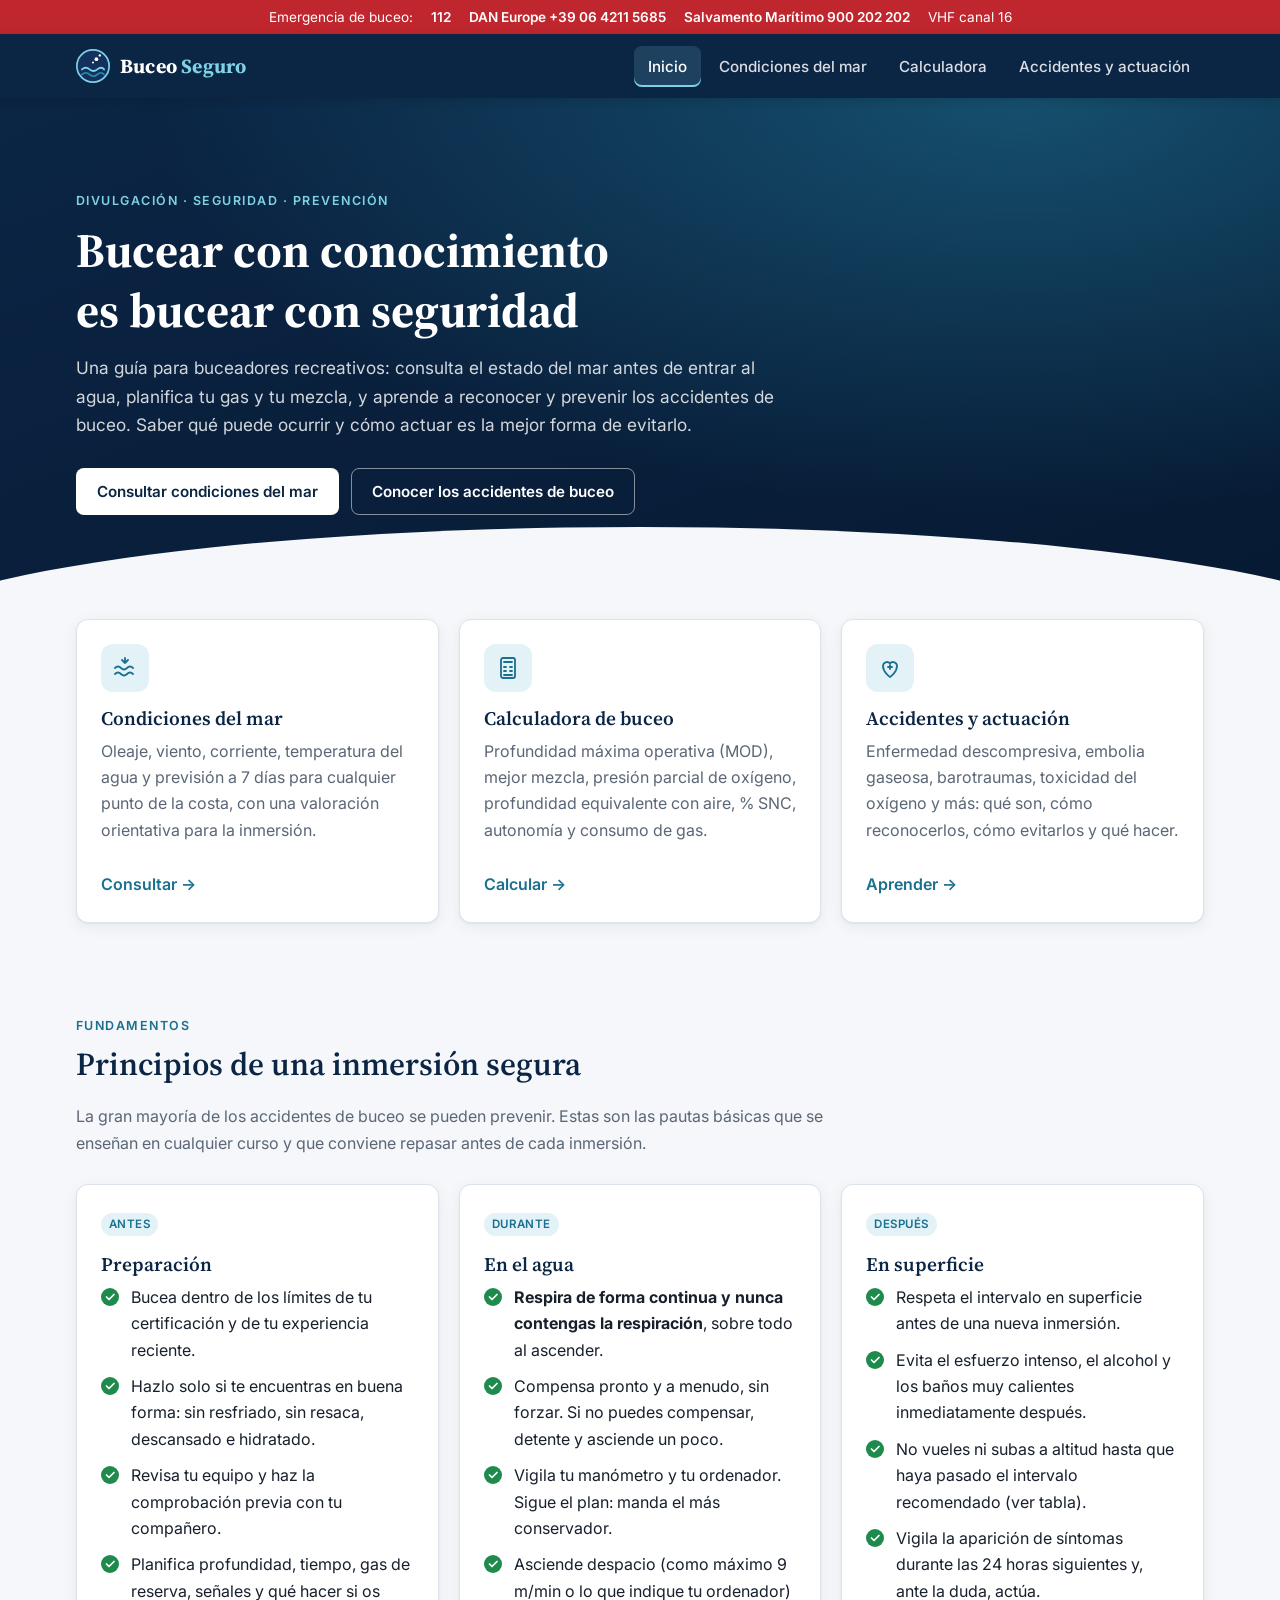
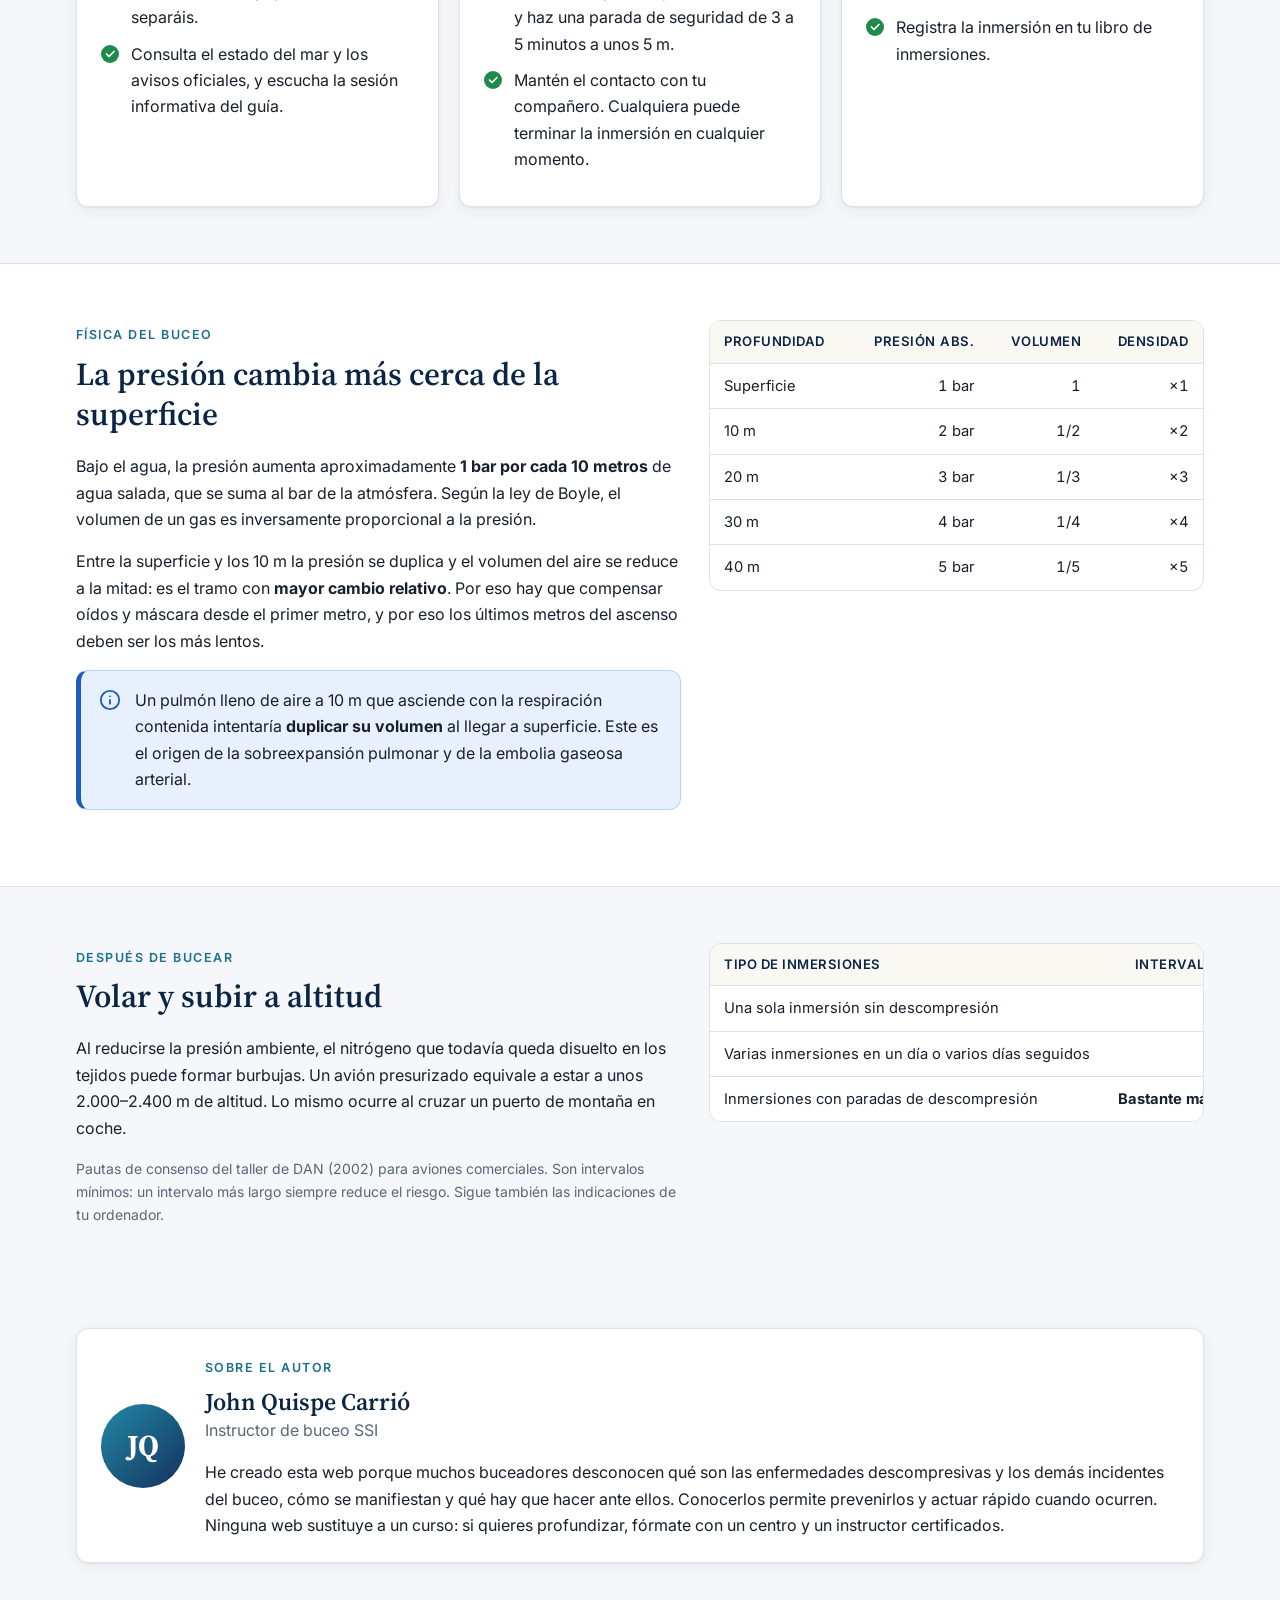
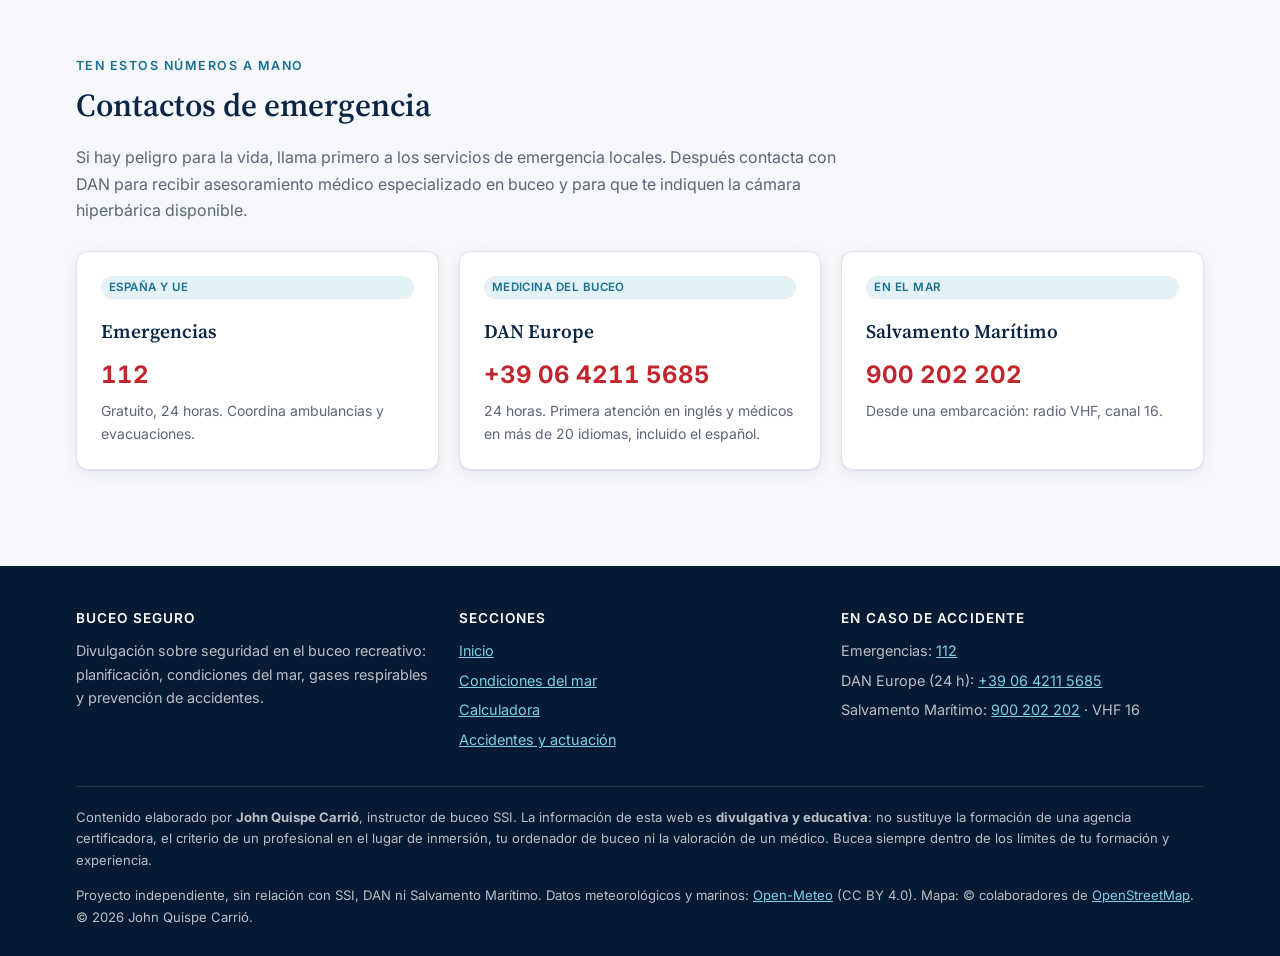
==== index.html @ 655f6ad4 "Web divulgativa Buceo Seguro Condiciones del mar (Open-Meteo, Leaflet, Chart.js), calculadora de Nit" ====
<!doctype html>
<html lang="es">
<head>
    <meta charset="utf-8">
    <meta name="viewport" content="width=device-width, initial-scale=1">
    <title>Buceo Seguro · Aprende, planifica y bucea con seguridad</title>
    <meta name="description" content="Divulgación sobre seguridad en el buceo recreativo: condiciones del mar, calculadora de Nitrox y gas, accidentes de buceo y cómo actuar.">
    <link rel="icon" href="assets/img/favicon.svg" type="image/svg+xml">
    <link rel="preconnect" href="https://fonts.googleapis.com">
    <link rel="preconnect" href="https://fonts.gstatic.com" crossorigin>
    <link href="https://fonts.googleapis.com/css2?family=Inter:wght@400;500;600;700&family=Source+Serif+4:opsz,wght@8..60,600;8..60,700&display=swap" rel="stylesheet">
    <link rel="stylesheet" href="assets/css/styles.css">
</head>
<body data-page="inicio">

<main id="main">
    <section class="page-hero hero-home">
        <div class="container">
            <span class="eyebrow">Divulgación · Seguridad · Prevención</span>
            <h1>Bucear con conocimiento<br>es bucear con seguridad</h1>
            <p>Una guía para buceadores recreativos: consulta el estado del mar antes de entrar al agua, planifica tu
                gas y tu mezcla, y aprende a reconocer y prevenir los accidentes de buceo. Saber qué puede ocurrir y
                cómo actuar es la mejor forma de evitarlo.</p>
            <div class="hero-actions">
                <a class="btn btn-light" href="condiciones.html">Consultar condiciones del mar</a>
                <a class="btn btn-outline" href="accidentes.html">Conocer los accidentes de buceo</a>
            </div>
        </div>
    </section>

    <section class="section-tight">
        <div class="container">
            <div class="grid grid-3">
                <a class="card feature-card" href="condiciones.html">
                    <span class="icon"><svg viewBox="0 0 24 24"><path d="M2 12c2-2 4-2 6 0s4 2 6 0 4-2 6 0"/><path d="M2 18c2-2 4-2 6 0s4 2 6 0 4-2 6 0"/><path d="M12 2v5M9 4l3 3 3-3"/></svg></span>
                    <h3>Condiciones del mar</h3>
                    <p class="muted">Oleaje, viento, corriente, temperatura del agua y previsión a 7 días para cualquier
                        punto de la costa, con una valoración orientativa para la inmersión.</p>
                    <span class="more">Consultar →</span>
                </a>
                <a class="card feature-card" href="calculadora.html">
                    <span class="icon"><svg viewBox="0 0 24 24"><rect x="5" y="2" width="14" height="20" rx="2"/><path d="M8 6h8M8 11h2M14 11h2M8 15h2M14 15h2M8 19h8"/></svg></span>
                    <h3>Calculadora de buceo</h3>
                    <p class="muted">Profundidad máxima operativa (MOD), mejor mezcla, presión parcial de oxígeno,
                        profundidad equivalente con aire, % SNC, autonomía y consumo de gas.</p>
                    <span class="more">Calcular →</span>
                </a>
                <a class="card feature-card" href="accidentes.html">
                    <span class="icon"><svg viewBox="0 0 24 24"><path d="M12 21s-7-4.5-7-11a4 4 0 0 1 7-2.6A4 4 0 0 1 19 10c0 6.5-7 11-7 11z"/><path d="M12 9v4M10 11h4"/></svg></span>
                    <h3>Accidentes y actuación</h3>
                    <p class="muted">Enfermedad descompresiva, embolia gaseosa, barotraumas, toxicidad del oxígeno y
                        más: qué son, cómo reconocerlos, cómo evitarlos y qué hacer.</p>
                    <span class="more">Aprender →</span>
                </a>
            </div>
        </div>
    </section>

    <section class="section">
        <div class="container">
            <div class="section-head">
                <span class="eyebrow">Fundamentos</span>
                <h2>Principios de una inmersión segura</h2>
                <p class="muted">La gran mayoría de los accidentes de buceo se pueden prevenir. Estas son las pautas
                    básicas que se enseñan en cualquier curso y que conviene repasar antes de cada inmersión.</p>
            </div>
            <div class="grid grid-3">
                <article class="card">
                    <span class="tag">Antes</span>
                    <h3 class="mt-2">Preparación</h3>
                    <ul class="check-list">
                        <li>Bucea dentro de los límites de tu certificación y de tu experiencia reciente.</li>
                        <li>Hazlo solo si te encuentras en buena forma: sin resfriado, sin resaca, descansado e hidratado.</li>
                        <li>Revisa tu equipo y haz la comprobación previa con tu compañero.</li>
                        <li>Planifica profundidad, tiempo, gas de reserva, señales y qué hacer si os separáis.</li>
                        <li>Consulta el estado del mar y los avisos oficiales, y escucha la sesión informativa del guía.</li>
                    </ul>
                </article>
                <article class="card">
                    <span class="tag">Durante</span>
                    <h3 class="mt-2">En el agua</h3>
                    <ul class="check-list">
                        <li><strong>Respira de forma continua y nunca contengas la respiración</strong>, sobre todo al ascender.</li>
                        <li>Compensa pronto y a menudo, sin forzar. Si no puedes compensar, detente y asciende un poco.</li>
                        <li>Vigila tu manómetro y tu ordenador. Sigue el plan: manda el más conservador.</li>
                        <li>Asciende despacio (como máximo 9 m/min o lo que indique tu ordenador) y haz una parada de seguridad de 3 a 5 minutos a unos 5 m.</li>
                        <li>Mantén el contacto con tu compañero. Cualquiera puede terminar la inmersión en cualquier momento.</li>
                    </ul>
                </article>
                <article class="card">
                    <span class="tag">Después</span>
                    <h3 class="mt-2">En superficie</h3>
                    <ul class="check-list">
                        <li>Respeta el intervalo en superficie antes de una nueva inmersión.</li>
                        <li>Evita el esfuerzo intenso, el alcohol y los baños muy calientes inmediatamente después.</li>
                        <li>No vueles ni subas a altitud hasta que haya pasado el intervalo recomendado (ver tabla).</li>
                        <li>Vigila la aparición de síntomas durante las 24 horas siguientes y, ante la duda, actúa.</li>
                        <li>Registra la inmersión en tu libro de inmersiones.</li>
                    </ul>
                </article>
            </div>
        </div>
    </section>

    <section class="section" style="background: var(--surface); border-top: 1px solid var(--line); border-bottom: 1px solid var(--line);">
        <div class="container split">
            <div>
                <span class="eyebrow">Física del buceo</span>
                <h2>La presión cambia más cerca de la superficie</h2>
                <p>Bajo el agua, la presión aumenta aproximadamente <strong>1 bar por cada 10 metros</strong> de agua salada,
                    que se suma al bar de la atmósfera. Según la ley de Boyle, el volumen de un gas es inversamente
                    proporcional a la presión.</p>
                <p>Entre la superficie y los 10 m la presión se duplica y el volumen del aire se reduce a la mitad: es
                    el tramo con <strong>mayor cambio relativo</strong>. Por eso hay que compensar oídos y máscara desde el
                    primer metro, y por eso los últimos metros del ascenso deben ser los más lentos.</p>
                <div class="notice notice-info">
                    <svg viewBox="0 0 24 24"><circle cx="12" cy="12" r="10"/><path d="M12 16v-4M12 8h.01"/></svg>
                    <p>Un pulmón lleno de aire a 10 m que asciende con la respiración contenida intentaría <strong>duplicar
                        su volumen</strong> al llegar a superficie. Este es el origen de la sobreexpansión pulmonar y de la
                        embolia gaseosa arterial.</p>
                </div>
            </div>
            <div class="table-wrap">
                <table class="data">
                    <caption class="visually-hidden">Presión absoluta y volumen relativo del gas según la profundidad</caption>
                    <thead>
                    <tr><th>Profundidad</th><th class="num">Presión abs.</th><th class="num">Volumen</th><th class="num">Densidad</th></tr>
                    </thead>
                    <tbody>
                    <tr><td>Superficie</td><td class="num">1 bar</td><td class="num">1</td><td class="num">×1</td></tr>
                    <tr><td>10 m</td><td class="num">2 bar</td><td class="num">1/2</td><td class="num">×2</td></tr>
                    <tr><td>20 m</td><td class="num">3 bar</td><td class="num">1/3</td><td class="num">×3</td></tr>
                    <tr><td>30 m</td><td class="num">4 bar</td><td class="num">1/4</td><td class="num">×4</td></tr>
                    <tr><td>40 m</td><td class="num">5 bar</td><td class="num">1/5</td><td class="num">×5</td></tr>
                    </tbody>
                </table>
            </div>
        </div>
    </section>

    <section class="section">
        <div class="container split">
            <div>
                <span class="eyebrow">Después de bucear</span>
                <h2>Volar y subir a altitud</h2>
                <p>Al reducirse la presión ambiente, el nitrógeno que todavía queda disuelto en los tejidos puede formar
                    burbujas. Un avión presurizado equivale a estar a unos 2.000–2.400 m de altitud. Lo mismo ocurre al
                    cruzar un puerto de montaña en coche.</p>
                <p class="muted small">Pautas de consenso del taller de DAN (2002) para aviones comerciales. Son intervalos
                    mínimos: un intervalo más largo siempre reduce el riesgo. Sigue también las indicaciones de tu ordenador.</p>
            </div>
            <div class="table-wrap">
                <table class="data">
                    <caption class="visually-hidden">Intervalo mínimo recomendado antes de volar</caption>
                    <thead><tr><th>Tipo de inmersiones</th><th class="num">Intervalo mínimo</th></tr></thead>
                    <tbody>
                    <tr><td>Una sola inmersión sin descompresión</td><td class="num"><strong>12 h</strong></td></tr>
                    <tr><td>Varias inmersiones en un día o varios días seguidos</td><td class="num"><strong>18 h</strong></td></tr>
                    <tr><td>Inmersiones con paradas de descompresión</td><td class="num"><strong>Bastante más de 18 h</strong></td></tr>
                    </tbody>
                </table>
            </div>
        </div>
    </section>

    <section class="section-tight">
        <div class="container">
            <div class="card">
                <div class="author">
                    <div class="author-avatar" aria-hidden="true">JQ</div>
                    <div>
                        <span class="eyebrow">Sobre el autor</span>
                        <h2 class="mb-0" style="font-size:1.5rem">John Quispe Carrió</h2>
                        <p class="muted">Instructor de buceo SSI</p>
                        <p class="mb-0">He creado esta web porque muchos buceadores desconocen qué son las enfermedades
                            descompresivas y los demás incidentes del buceo, cómo se manifiestan y qué hay que hacer ante
                            ellos. Conocerlos permite prevenirlos y actuar rápido cuando ocurren. Ninguna web sustituye a un
                            curso: si quieres profundizar, fórmate con un centro y un instructor certificados.</p>
                    </div>
                </div>
            </div>
        </div>
    </section>

    <section class="section">
        <div class="container">
            <div class="section-head">
                <span class="eyebrow">Ten estos números a mano</span>
                <h2>Contactos de emergencia</h2>
                <p class="muted">Si hay peligro para la vida, llama primero a los servicios de emergencia locales. Después
                    contacta con DAN para recibir asesoramiento médico especializado en buceo y para que te indiquen la
                    cámara hiperbárica disponible.</p>
            </div>
            <div class="grid grid-3">
                <div class="card contact-card">
                    <span class="tag">España y UE</span>
                    <h3 class="mt-2 mb-0">Emergencias</h3>
                    <a class="number" href="tel:112">112</a>
                    <span class="muted small">Gratuito, 24 horas. Coordina ambulancias y evacuaciones.</span>
                </div>
                <div class="card contact-card">
                    <span class="tag">Medicina del buceo</span>
                    <h3 class="mt-2 mb-0">DAN Europe</h3>
                    <a class="number" href="tel:+390642115685">+39 06 4211 5685</a>
                    <span class="muted small">24 horas. Primera atención en inglés y médicos en más de 20 idiomas, incluido el español.</span>
                </div>
                <div class="card contact-card">
                    <span class="tag">En el mar</span>
                    <h3 class="mt-2 mb-0">Salvamento Marítimo</h3>
                    <a class="number" href="tel:900202202">900 202 202</a>
                    <span class="muted small">Desde una embarcación: radio VHF, canal 16.</span>
                </div>
            </div>
        </div>
    </section>
</main>

<script src="assets/js/common.js"></script>
</body>
</html>
---- assets/css/styles.css ----
/* ==========================================================================
   Buceo Seguro · hoja de estilos común
   ========================================================================== */

:root {
    --navy-900: #071a33;
    --navy-800: #0b2545;
    --navy-700: #13315c;
    --ocean-600: #1b6f8f;
    --ocean-500: #2389a8;
    --ocean-100: #e3f2f7;
    --sand-50: #faf8f3;
    --ink: #17202c;
    --muted: #5b6676;
    --line: #dde3ea;
    --surface: #ffffff;
    --bg: #f5f7fa;

    --ok: #1e8a4c;
    --ok-bg: #e5f5ec;
    --warn: #b26a00;
    --warn-bg: #fff4e0;
    --danger: #c0262d;
    --danger-bg: #fdeaea;
    --info: #1d5fb8;
    --info-bg: #e7f0fc;

    --radius: 12px;
    --radius-sm: 8px;
    --shadow: 0 1px 2px rgba(7, 26, 51, .06), 0 4px 16px rgba(7, 26, 51, .06);
    --font-body: 'Inter', system-ui, -apple-system, 'Segoe UI', sans-serif;
    --font-head: 'Source Serif 4', Georgia, serif;
    --max: 1160px;
}

*, *::before, *::after { box-sizing: border-box; }

html { scroll-behavior: smooth; }

body {
    margin: 0;
    font-family: var(--font-body);
    font-size: 16px;
    line-height: 1.65;
    color: var(--ink);
    background: var(--bg);
}

h1, h2, h3, h4 { font-family: var(--font-head); line-height: 1.25; color: var(--navy-800); margin: 0 0 .6em; }
h1 { font-size: clamp(2rem, 4.5vw, 3rem); font-weight: 700; }
h2 { font-size: clamp(1.5rem, 3vw, 2rem); font-weight: 600; }
h3 { font-size: 1.2rem; font-weight: 600; }
p { margin: 0 0 1em; }
a { color: var(--ocean-600); }
a:hover { color: var(--navy-700); }
img { max-width: 100%; }
small, .small { font-size: .875rem; }
.muted { color: var(--muted); }

:focus-visible { outline: 3px solid var(--ocean-500); outline-offset: 2px; }

.container { width: 100%; max-width: var(--max); margin: 0 auto; padding: 0 16px; }
.section { padding: 56px 0; }
.section-tight { padding: 32px 0; }
.section-head { max-width: 760px; margin-bottom: 28px; }
.eyebrow {
    display: inline-block;
    font-size: .78rem;
    font-weight: 600;
    letter-spacing: .12em;
    text-transform: uppercase;
    color: var(--ocean-600);
    margin-bottom: .5rem;
}

.skip-link {
    position: absolute;
    left: -999px;
    top: 8px;
    background: var(--surface);
    padding: 8px 14px;
    border-radius: var(--radius-sm);
    z-index: 100;
}
.skip-link:focus { left: 8px; }

/* ---------- Barra de emergencia ---------- */
.emergency-bar {
    background: var(--danger);
    color: #fff;
    font-size: .85rem;
}
.emergency-bar .container {
    display: flex;
    flex-wrap: wrap;
    gap: 4px 18px;
    align-items: center;
    justify-content: center;
    padding-top: 6px;
    padding-bottom: 6px;
}
.emergency-bar a { color: #fff; font-weight: 600; text-decoration: none; white-space: nowrap; }
.emergency-bar a:hover { text-decoration: underline; color: #fff; }

/* ---------- Cabecera y navegación ---------- */
.site-header {
    position: sticky;
    top: 0;
    z-index: 50;
    background: var(--navy-800);
    box-shadow: 0 2px 10px rgba(0, 0, 0, .15);
}
.site-header .container { display: flex; align-items: center; justify-content: space-between; min-height: 64px; }
.brand { display: flex; align-items: center; gap: 10px; color: #fff; text-decoration: none; }
.brand:hover { color: #fff; }
.brand-mark { width: 34px; height: 34px; flex: none; }
.brand-name { font-family: var(--font-head); font-size: 1.25rem; font-weight: 700; letter-spacing: .01em; }
.brand-name span { color: #7fd1e6; }

.nav-toggle {
    display: none;
    background: none;
    border: 1px solid rgba(255, 255, 255, .35);
    color: #fff;
    border-radius: var(--radius-sm);
    padding: 6px 10px;
    font: inherit;
    cursor: pointer;
}
.main-nav ul { display: flex; gap: 4px; list-style: none; margin: 0; padding: 0; }
.main-nav a {
    display: block;
    padding: 8px 14px;
    border-radius: var(--radius-sm);
    color: rgba(255, 255, 255, .85);
    text-decoration: none;
    font-weight: 500;
    font-size: .95rem;
}
.main-nav a:hover { background: rgba(255, 255, 255, .08); color: #fff; }
.main-nav a[aria-current="page"] { background: rgba(127, 209, 230, .16); color: #fff; box-shadow: inset 0 -2px 0 #7fd1e6; }

@media (max-width: 860px) {
    .nav-toggle { display: block; }
    .main-nav { position: absolute; top: 100%; left: 0; right: 0; background: var(--navy-800); display: none; padding: 8px 16px 16px; }
    .main-nav.open { display: block; }
    .main-nav ul { flex-direction: column; }
}

/* ---------- Cabecera de página ---------- */
.page-hero {
    color: #fff;
    background:
        radial-gradient(ellipse at 80% 0%, rgba(35, 137, 168, .45), transparent 60%),
        linear-gradient(160deg, var(--navy-800), var(--navy-900));
    padding: 56px 0 48px;
}
.page-hero h1 { color: #fff; margin-bottom: .3em; }
.page-hero p { color: rgba(255, 255, 255, .82); max-width: 720px; font-size: 1.08rem; margin: 0; }
.page-hero .eyebrow { color: #7fd1e6; }

.hero-home { padding: 88px 0 72px; position: relative; overflow: hidden; }
.hero-home::after {
    content: '';
    position: absolute;
    inset: auto -10% -60px -10%;
    height: 120px;
    background: var(--bg);
    border-radius: 50% 50% 0 0 / 100% 100% 0 0;
}
.hero-actions { display: flex; flex-wrap: wrap; gap: 12px; margin-top: 28px; }

/* ---------- Botones ---------- */
.btn {
    display: inline-flex;
    align-items: center;
    gap: 8px;
    padding: 10px 20px;
    border-radius: var(--radius-sm);
    border: 1px solid transparent;
    font: inherit;
    font-weight: 600;
    font-size: .95rem;
    text-decoration: none;
    cursor: pointer;
    transition: background .15s, color .15s, border-color .15s;
}
.btn-primary { background: var(--ocean-500); color: #fff; }
.btn-primary:hover { background: var(--ocean-600); color: #fff; }
.btn-light { background: #fff; color: var(--navy-800); }
.btn-light:hover { background: var(--ocean-100); color: var(--navy-800); }
.btn-outline { background: transparent; border-color: rgba(255, 255, 255, .5); color: #fff; }
.btn-outline:hover { background: rgba(255, 255, 255, .1); color: #fff; }
.btn-ghost { background: var(--surface); border-color: var(--line); color: var(--navy-800); }
.btn-ghost:hover { border-color: var(--ocean-500); color: var(--ocean-600); }
.btn-sm { padding: 6px 12px; font-size: .85rem; }

/* ---------- Tarjetas y rejillas ---------- */
.grid { display: grid; gap: 20px; }
.grid-2 { grid-template-columns: repeat(auto-fit, minmax(min(300px, 100%), 1fr)); }
.grid-3 { grid-template-columns: repeat(auto-fit, minmax(min(260px, 100%), 1fr)); }
.grid-4 { grid-template-columns: repeat(auto-fit, minmax(min(200px, 100%), 1fr)); }
.grid > *, .split > *, .results > *, .form-grid > * { min-width: 0; }

.card {
    background: var(--surface);
    border: 1px solid var(--line);
    border-radius: var(--radius);
    padding: 24px;
    box-shadow: var(--shadow);
}
.card h3 { margin-bottom: .4em; }
.card p:last-child { margin-bottom: 0; }

.feature-card { display: flex; flex-direction: column; text-decoration: none; color: inherit; transition: transform .15s, border-color .15s; }
.feature-card:hover { transform: translateY(-3px); border-color: var(--ocean-500); color: inherit; }
.feature-card .icon {
    width: 48px; height: 48px;
    display: grid; place-items: center;
    border-radius: 12px;
    background: var(--ocean-100);
    color: var(--ocean-600);
    margin-bottom: 14px;
}
.feature-card .more { margin-top: auto; padding-top: 12px; font-weight: 600; color: var(--ocean-600); }

.icon svg, svg.icon-inline { width: 24px; height: 24px; stroke: currentColor; fill: none; stroke-width: 1.8; stroke-linecap: round; stroke-linejoin: round; }
svg.icon-inline { width: 18px; height: 18px; vertical-align: -3px; }

/* ---------- Avisos ---------- */
.notice {
    display: flex;
    gap: 14px;
    padding: 16px 18px;
    border-radius: var(--radius);
    border: 1px solid;
    border-left-width: 5px;
    margin: 0 0 20px;
}
.notice p:last-child { margin-bottom: 0; }
.notice > div > strong { display: block; margin-bottom: 2px; }
.notice svg { flex: none; width: 22px; height: 22px; margin-top: 2px; stroke: currentColor; fill: none; stroke-width: 2; stroke-linecap: round; stroke-linejoin: round; }
.notice-info { background: var(--info-bg); border-color: #b9d1f2; border-left-color: var(--info); }
.notice-info svg { color: var(--info); }
.notice-warn { background: var(--warn-bg); border-color: #f2d49b; border-left-color: var(--warn); }
.notice-warn svg { color: var(--warn); }
.notice-danger { background: var(--danger-bg); border-color: #f2b8ba; border-left-color: var(--danger); }
.notice-danger svg { color: var(--danger); }
.notice-ok { background: var(--ok-bg); border-color: #b5e0c6; border-left-color: var(--ok); }
.notice-ok svg { color: var(--ok); }

/* ---------- Listas ---------- */
.check-list { list-style: none; padding: 0; margin: 0; }
.check-list li { position: relative; padding-left: 30px; margin-bottom: 10px; }
.check-list li::before {
    content: '';
    position: absolute;
    left: 0; top: 4px;
    width: 18px; height: 18px;
    border-radius: 50%;
    background: var(--ok) url("data:image/svg+xml,%3Csvg xmlns='http://www.w3.org/2000/svg' viewBox='0 0 24 24' fill='none' stroke='white' stroke-width='3.5' stroke-linecap='round' stroke-linejoin='round'%3E%3Cpath d='M5 12l5 5L20 7'/%3E%3C/svg%3E") center / 12px no-repeat;
}

.alert-list li::before {
    background: var(--danger) url("data:image/svg+xml,%3Csvg xmlns='http://www.w3.org/2000/svg' viewBox='0 0 24 24' fill='none' stroke='white' stroke-width='3.5' stroke-linecap='round'%3E%3Cpath d='M12 6v8M12 18.5v.5'/%3E%3C/svg%3E") center / 12px no-repeat;
}

.steps { counter-reset: step; list-style: none; padding: 0; margin: 0; }
.steps > li {
    counter-increment: step;
    position: relative;
    padding: 0 0 20px 56px;
    border-left: 2px solid var(--line);
    margin-left: 18px;
}
.steps > li:last-child { border-left-color: transparent; padding-bottom: 0; }
.steps > li::before {
    content: counter(step);
    position: absolute;
    left: -19px; top: -4px;
    width: 36px; height: 36px;
    display: grid; place-items: center;
    border-radius: 50%;
    background: var(--danger);
    color: #fff;
    font-weight: 700;
}
.steps h3 { font-size: 1.05rem; margin-bottom: .2em; font-family: var(--font-body); }
.steps p { margin: 0; color: var(--muted); }

/* ---------- Tablas ---------- */
.table-wrap { overflow-x: auto; border: 1px solid var(--line); border-radius: var(--radius); background: var(--surface); }
table.data { width: 100%; border-collapse: collapse; font-size: .92rem; }
table.data th, table.data td { padding: 10px 14px; text-align: left; border-bottom: 1px solid var(--line); white-space: nowrap; }
table.data th { background: var(--sand-50); font-weight: 600; color: var(--navy-800); font-size: .82rem; text-transform: uppercase; letter-spacing: .04em; }
table.data tr:last-child td { border-bottom: none; }
table.data td.num, table.data th.num { text-align: right; font-variant-numeric: tabular-nums; }

/* ---------- Formularios ---------- */
.form-grid { display: grid; gap: 16px; grid-template-columns: repeat(auto-fit, minmax(min(170px, 100%), 1fr)); }
.field label { display: block; font-weight: 600; font-size: .88rem; margin-bottom: 6px; color: var(--navy-800); }
.field .hint { display: block; font-size: .8rem; color: var(--muted); margin-top: 4px; }
.input, select.input {
    width: 100%;
    padding: 10px 12px;
    border: 1px solid #c5cfda;
    border-radius: var(--radius-sm);
    font: inherit;
    background: #fff;
    color: var(--ink);
}
.input:focus { border-color: var(--ocean-500); outline: 3px solid rgba(35, 137, 168, .2); outline-offset: 0; }
.input-unit { position: relative; }
.input-unit .input { padding-right: 52px; }
.input-unit span { position: absolute; right: 12px; top: 50%; transform: translateY(-50%); color: var(--muted); font-size: .85rem; pointer-events: none; }
.input[aria-invalid="true"] { border-color: var(--danger); }

/* ---------- Pestañas ---------- */
.tabs { display: flex; flex-wrap: wrap; gap: 6px; border-bottom: 1px solid var(--line); margin-bottom: 24px; }
.tab {
    padding: 10px 18px;
    border: none;
    background: none;
    font: inherit;
    font-weight: 600;
    color: var(--muted);
    cursor: pointer;
    border-bottom: 3px solid transparent;
    margin-bottom: -1px;
}
.tab:hover { color: var(--navy-800); }
.tab[aria-selected="true"] { color: var(--ocean-600); border-bottom-color: var(--ocean-500); }
.tab-panel[hidden] { display: none; }

/* ---------- Resultados ---------- */
.results { display: grid; gap: 14px; grid-template-columns: repeat(auto-fit, minmax(min(150px, 100%), 1fr)); }
.result {
    padding: 16px;
    border-radius: var(--radius);
    background: var(--sand-50);
    border: 1px solid var(--line);
}
.result-label { font-size: .78rem; text-transform: uppercase; letter-spacing: .05em; color: var(--muted); font-weight: 600; }
.result-value { font-size: 1.7rem; font-weight: 700; color: var(--navy-800); font-variant-numeric: tabular-nums; line-height: 1.2; margin: 4px 0; }
.result-note { font-size: .82rem; color: var(--muted); }
.result.is-ok { background: var(--ok-bg); border-color: #b5e0c6; }
.result.is-warn { background: var(--warn-bg); border-color: #f2d49b; }
.result.is-danger { background: var(--danger-bg); border-color: #f2b8ba; }
.result.is-danger .result-value { color: var(--danger); }

.formula {
    font-family: 'Consolas', 'SFMono-Regular', monospace;
    font-size: .85rem;
    background: var(--navy-800);
    color: #e6f4f8;
    padding: 12px 14px;
    border-radius: var(--radius-sm);
    overflow-x: auto;
}

/* ---------- Semáforo de condiciones ---------- */
.badge {
    display: inline-flex;
    align-items: center;
    gap: 6px;
    padding: 3px 10px;
    border-radius: 999px;
    font-size: .78rem;
    font-weight: 600;
    white-space: nowrap;
}
.badge::before { content: ''; width: 8px; height: 8px; border-radius: 50%; background: currentColor; }
.badge-ok { background: var(--ok-bg); color: var(--ok); }
.badge-warn { background: var(--warn-bg); color: var(--warn); }
.badge-danger { background: var(--danger-bg); color: var(--danger); }
.badge-none { background: #eef1f5; color: var(--muted); }

.verdict {
    display: flex;
    gap: 18px;
    align-items: flex-start;
    padding: 22px;
    border-radius: var(--radius);
    border: 1px solid;
}
.verdict-light { width: 54px; height: 54px; border-radius: 50%; flex: none; box-shadow: inset 0 -4px 0 rgba(0, 0, 0, .15); }
.verdict h3 { margin-bottom: .2em; }
.verdict ul { margin: .4em 0 0; padding-left: 1.1em; }
.verdict-ok { background: var(--ok-bg); border-color: #b5e0c6; }
.verdict-ok .verdict-light { background: var(--ok); }
.verdict-warn { background: var(--warn-bg); border-color: #f2d49b; }
.verdict-warn .verdict-light { background: #e39b16; }
.verdict-danger { background: var(--danger-bg); border-color: #f2b8ba; }
.verdict-danger .verdict-light { background: var(--danger); }

.metric { display: flex; flex-direction: column; gap: 2px; }
.metric-head { display: flex; flex-wrap: wrap; justify-content: space-between; align-items: center; gap: 4px 8px; }
.metric-label { font-size: .8rem; font-weight: 600; color: var(--muted); text-transform: uppercase; letter-spacing: .04em; }
.metric-value { font-size: 1.6rem; font-weight: 700; color: var(--navy-800); font-variant-numeric: tabular-nums; }
.metric-sub { font-size: .85rem; color: var(--muted); }

.arrow { display: inline-block; transition: transform .2s; }

#map { height: 380px; border-radius: var(--radius); border: 1px solid var(--line); z-index: 0; }
.spot-list { display: flex; flex-wrap: wrap; gap: 8px; }
.chart-box { position: relative; height: 300px; }

.loader { display: inline-block; width: 18px; height: 18px; border: 3px solid var(--ocean-100); border-top-color: var(--ocean-500); border-radius: 50%; animation: spin .8s linear infinite; vertical-align: -4px; }
@keyframes spin { to { transform: rotate(360deg); } }

/* ---------- Fichas de accidentes ---------- */
.filters { display: flex; flex-wrap: wrap; gap: 8px; margin-bottom: 20px; }
.chip {
    padding: 7px 14px;
    border-radius: 999px;
    border: 1px solid var(--line);
    background: var(--surface);
    font: inherit;
    font-size: .88rem;
    font-weight: 500;
    color: var(--navy-800);
    cursor: pointer;
}
.chip:hover { border-color: var(--ocean-500); }
.chip[aria-pressed="true"] { background: var(--navy-800); border-color: var(--navy-800); color: #fff; }

.condition {
    background: var(--surface);
    border: 1px solid var(--line);
    border-radius: var(--radius);
    margin-bottom: 14px;
    box-shadow: var(--shadow);
    overflow: hidden;
    scroll-margin-top: 84px; /* que la cabecera fija no tape la ficha al abrirla desde un enlace */
}
.condition summary {
    display: flex;
    align-items: center;
    gap: 14px;
    padding: 18px 22px;
    cursor: pointer;
    list-style: none;
}
.condition summary::-webkit-details-marker { display: none; }
.condition summary::after {
    content: '';
    margin-left: auto;
    flex: none;
    width: 12px; height: 12px;
    border-right: 2px solid var(--muted);
    border-bottom: 2px solid var(--muted);
    transform: rotate(45deg);
    transition: transform .2s;
}
.condition[open] summary::after { transform: rotate(-135deg); }
.condition summary h3 { margin: 0; font-size: 1.15rem; }
.condition summary p { margin: 2px 0 0; color: var(--muted); font-size: .9rem; }
.severity { flex: none; width: 10px; align-self: stretch; border-radius: 6px; }
.severity-high { background: var(--danger); }
.severity-mid { background: #e39b16; }
.severity-low { background: var(--ocean-500); }
.condition-body { padding: 0 22px 22px; border-top: 1px solid var(--line); }
.condition-body .grid { margin-top: 18px; }
.condition-body h4 { font-family: var(--font-body); font-size: .8rem; text-transform: uppercase; letter-spacing: .06em; color: var(--ocean-600); margin-bottom: .5em; }
.condition-body ul { margin: 0; padding-left: 1.15em; }
.condition-body li { margin-bottom: 4px; }
.act-box { background: var(--danger-bg); border: 1px solid #f2b8ba; border-radius: var(--radius-sm); padding: 14px 16px; }
.act-box h4 { color: var(--danger); }

.tag { display: inline-block; font-size: .72rem; font-weight: 600; padding: 2px 8px; border-radius: 999px; background: var(--ocean-100); color: var(--ocean-600); text-transform: uppercase; letter-spacing: .04em; }

/* ---------- Bloques de contacto de emergencia ---------- */
.contact-card { display: flex; flex-direction: column; gap: 4px; }
.contact-card .number { font-size: 1.5rem; font-weight: 700; color: var(--danger); font-variant-numeric: tabular-nums; text-decoration: none; }
.contact-card .number:hover { text-decoration: underline; color: var(--danger); }

/* ---------- Autor ---------- */
.author { display: flex; gap: 20px; align-items: center; }
.author-avatar {
    width: 84px; height: 84px; flex: none;
    border-radius: 50%;
    display: grid; place-items: center;
    background: linear-gradient(135deg, var(--ocean-500), var(--navy-700));
    color: #fff;
    font-family: var(--font-head);
    font-size: 1.9rem;
    font-weight: 700;
}
@media (max-width: 560px) { .author { flex-direction: column; text-align: center; } }

/* ---------- Pie ---------- */
.site-footer { background: var(--navy-900); color: rgba(255, 255, 255, .72); font-size: .9rem; padding: 44px 0 28px; margin-top: 40px; }
.site-footer h2 { color: #fff; font-family: var(--font-body); font-size: .85rem; text-transform: uppercase; letter-spacing: .08em; margin-bottom: 12px; }
.site-footer a { color: #7fd1e6; }
.site-footer ul { list-style: none; padding: 0; margin: 0; }
.site-footer li { margin-bottom: 6px; }
.footer-legal { border-top: 1px solid rgba(255, 255, 255, .12); margin-top: 28px; padding-top: 20px; font-size: .82rem; }

/* ---------- Utilidades ---------- */
.mt-0 { margin-top: 0; }
.mb-0 { margin-bottom: 0; }
.mt-2 { margin-top: 16px; }
.mt-3 { margin-top: 24px; }
.mb-3 { margin-bottom: 24px; }
.text-center { text-align: center; }
.nowrap { white-space: nowrap; }
.split { display: grid; gap: 28px; grid-template-columns: 1fr; }
@media (min-width: 900px) { .split { grid-template-columns: 1.1fr .9fr; align-items: start; } }
.visually-hidden { position: absolute !important; width: 1px; height: 1px; overflow: hidden; clip: rect(0 0 0 0); white-space: nowrap; }

@media (prefers-reduced-motion: reduce) {
    *, *::before, *::after { animation: none !important; transition: none !important; scroll-behavior: auto !important; }
}

@media print {
    .emergency-bar, .site-header, .site-footer, .nav-toggle, .filters, .hero-actions { display: none !important; }
    .condition { break-inside: avoid; }
    .condition-body { display: block !important; }
    body { background: #fff; }
}
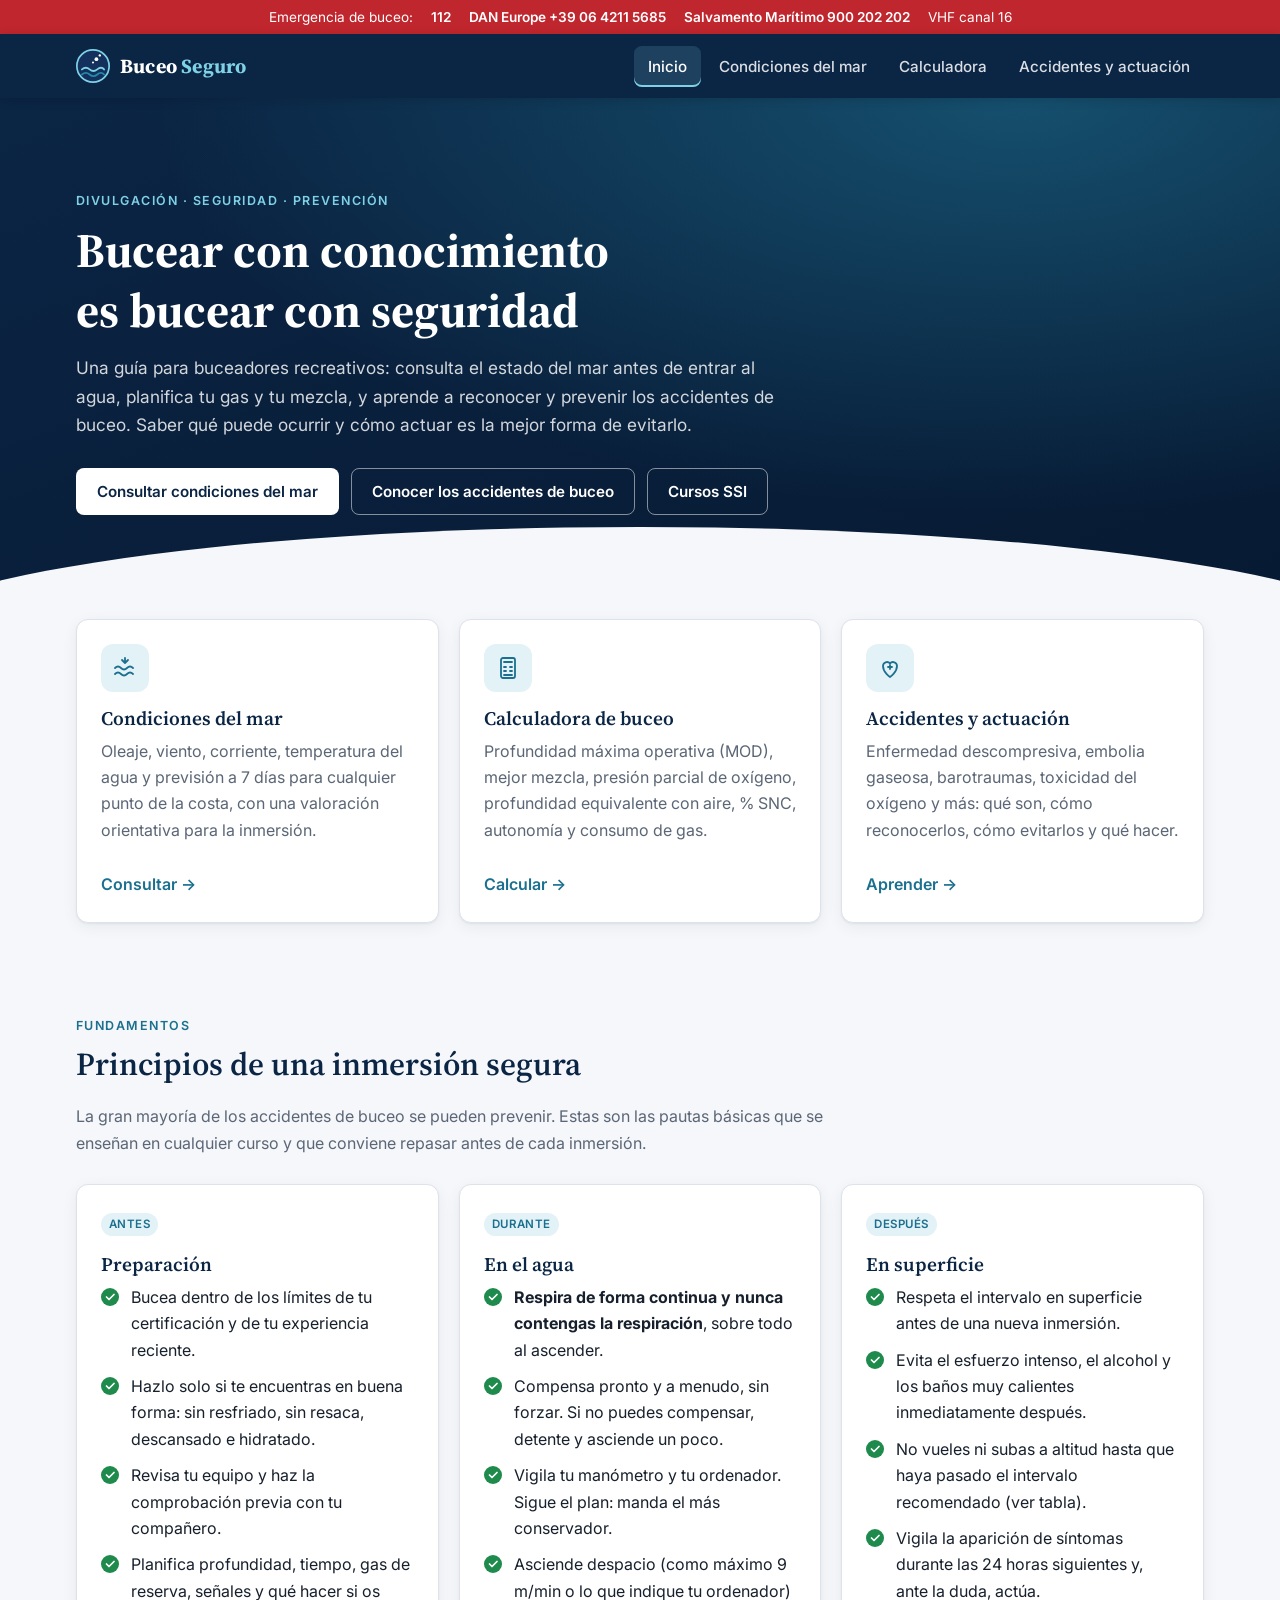
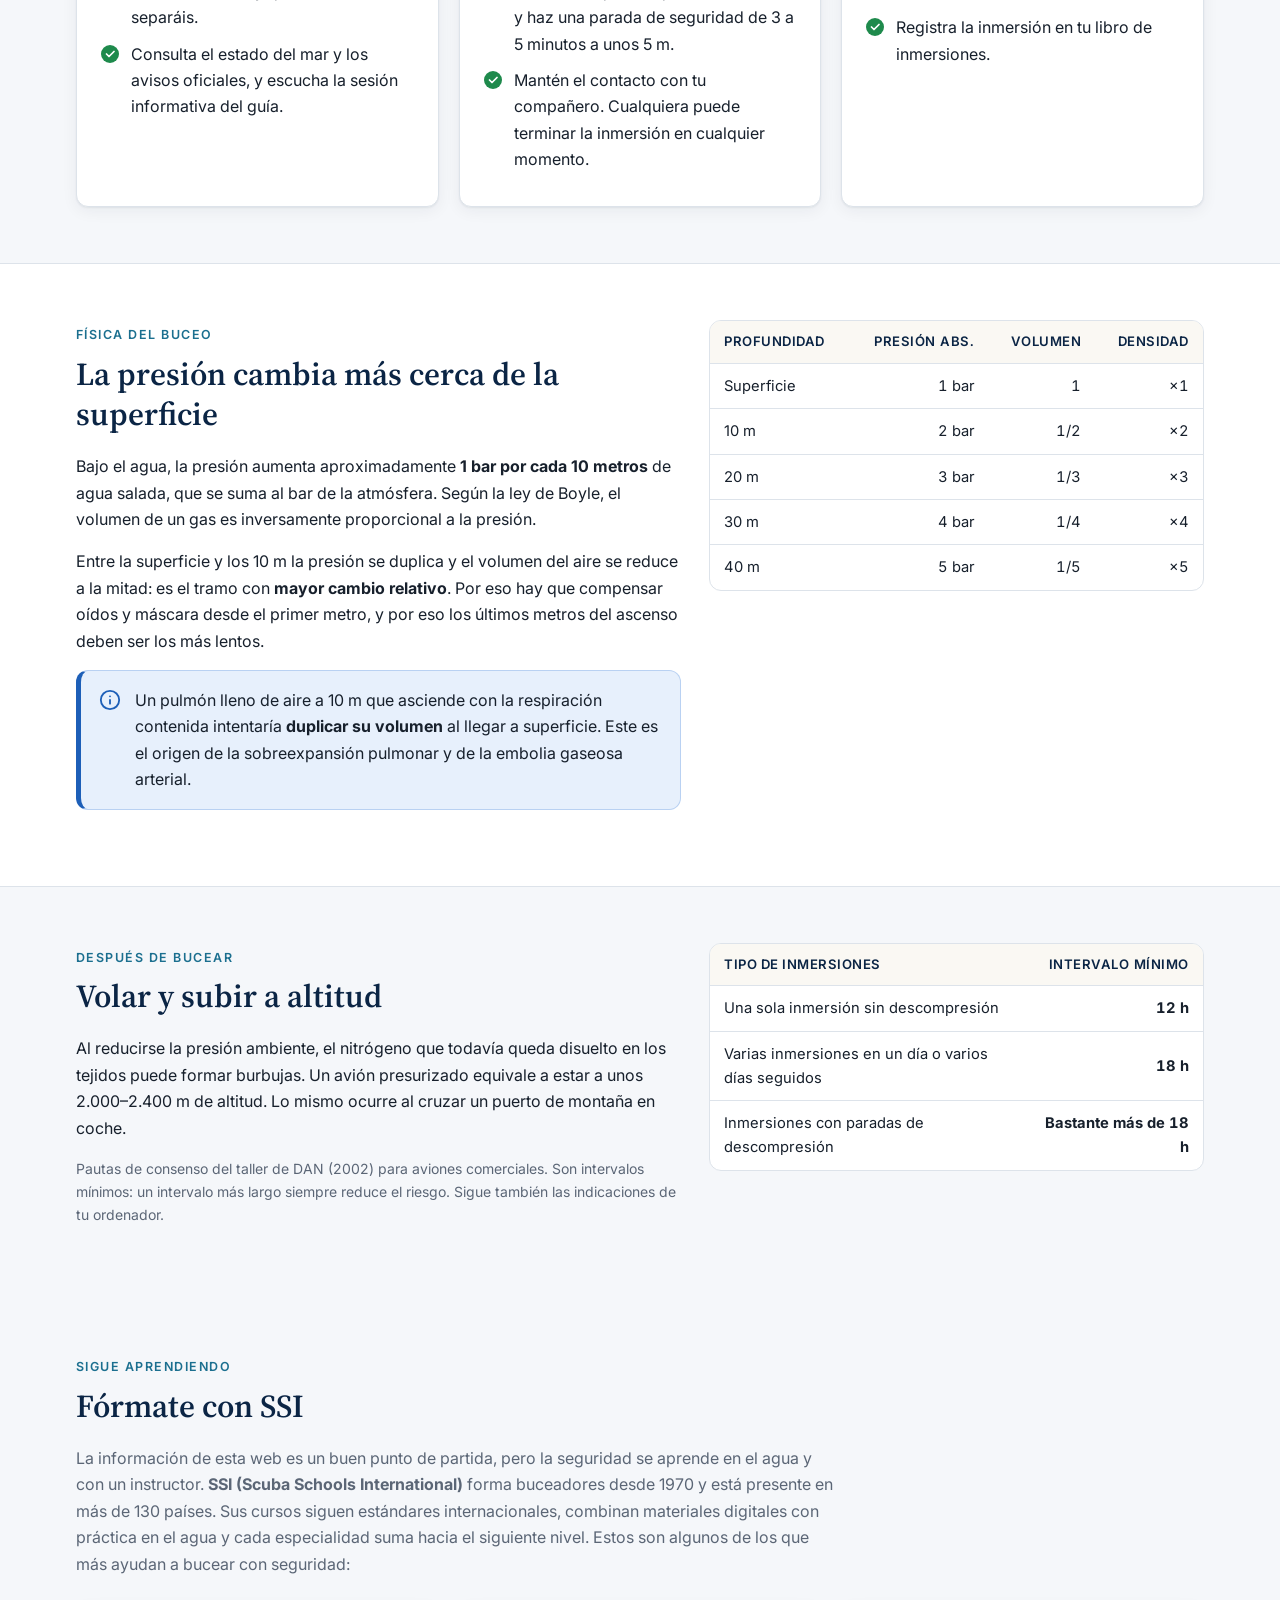
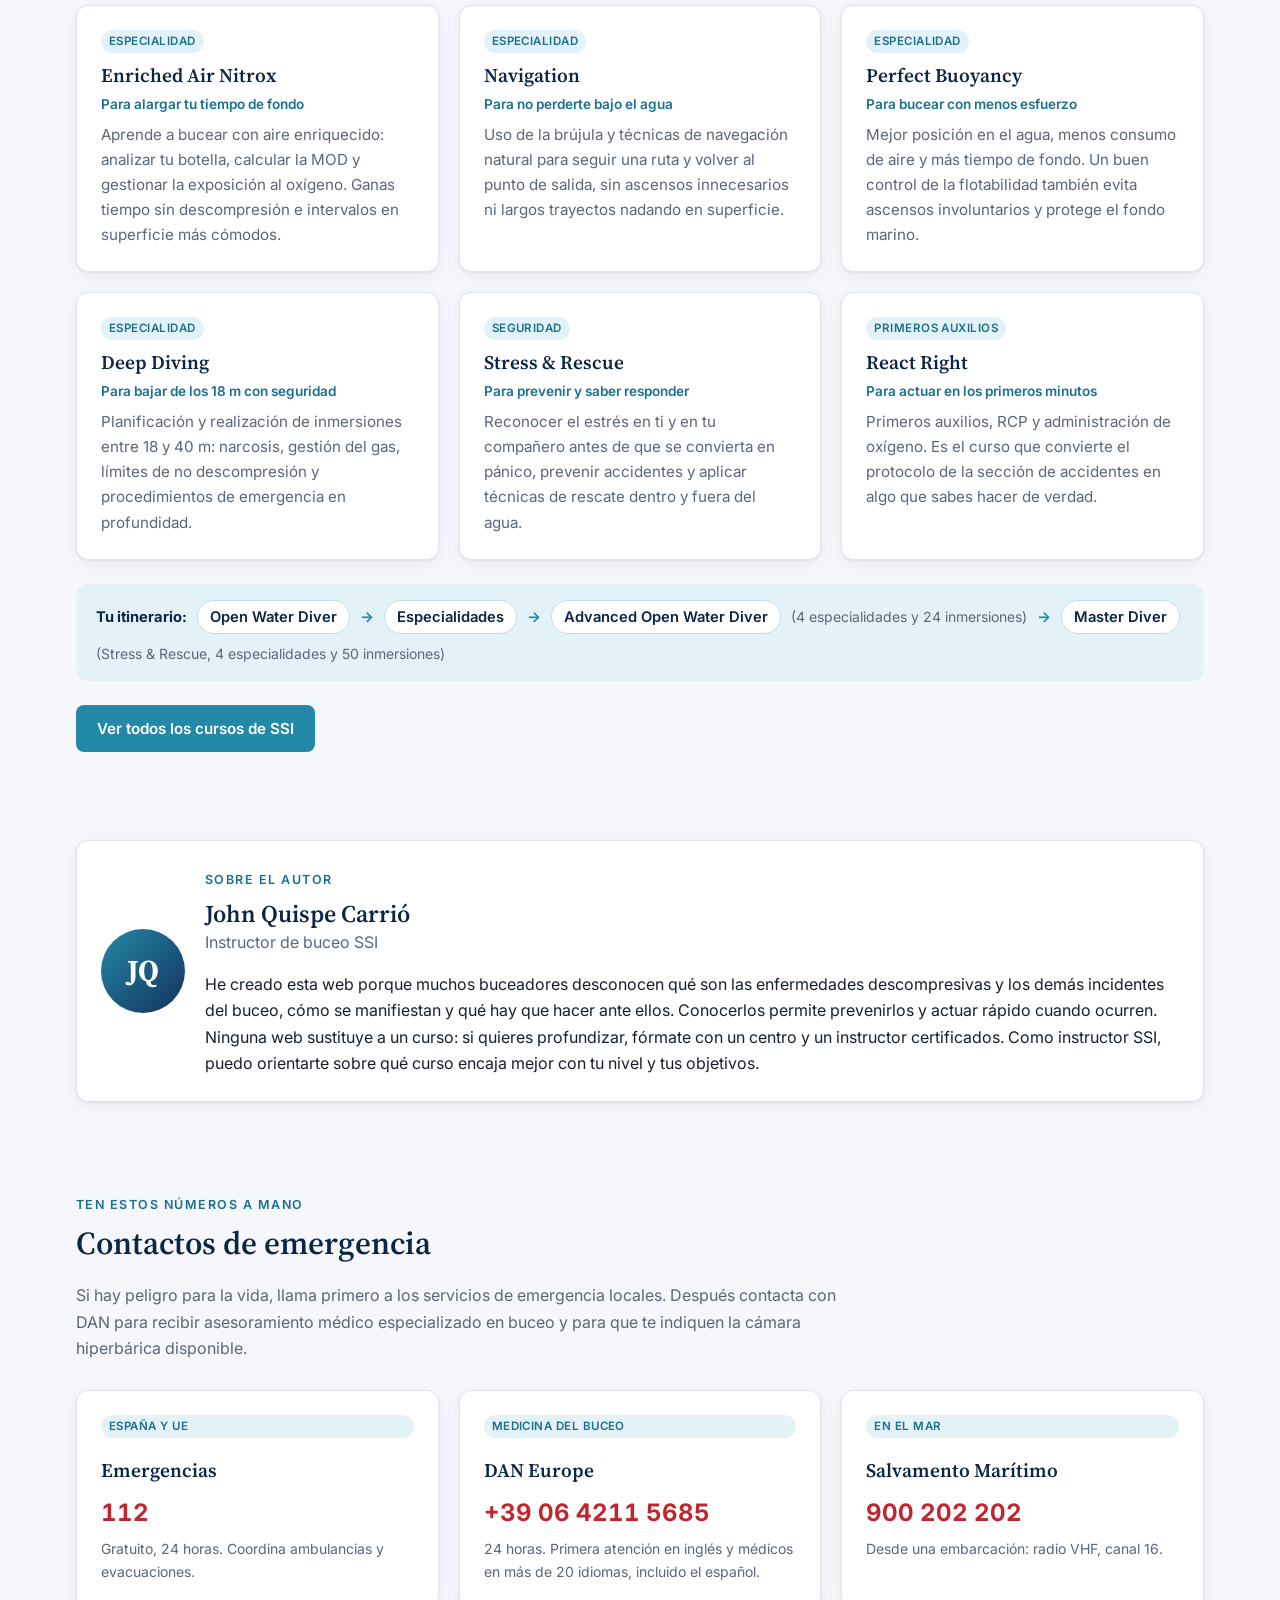
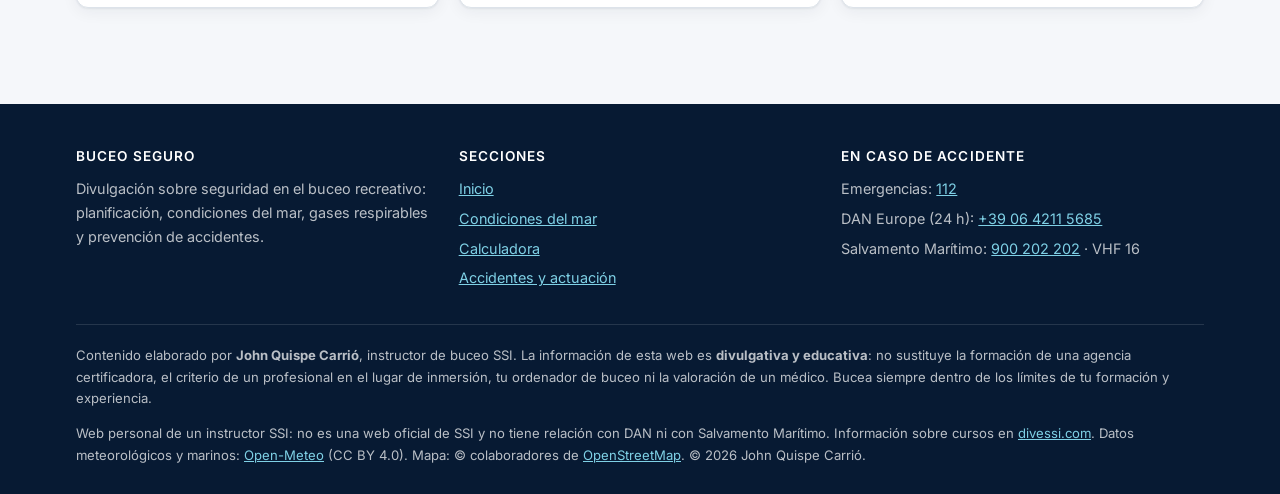
==== commit 604366ba: "Añadir sección de formación SSI y recomendaciones de cursos - Sección «Fórmate con SSI» en el inicio" ====
--- a/index.html
+++ b/index.html
@@ -24,6 +24,7 @@
             <div class="hero-actions">
                 <a class="btn btn-light" href="condiciones.html">Consultar condiciones del mar</a>
                 <a class="btn btn-outline" href="accidentes.html">Conocer los accidentes de buceo</a>
+                <a class="btn btn-outline" href="#cursos">Cursos SSI</a>
             </div>
         </div>
     </section>
@@ -150,7 +151,7 @@
                     mínimos: un intervalo más largo siempre reduce el riesgo. Sigue también las indicaciones de tu ordenador.</p>
             </div>
             <div class="table-wrap">
-                <table class="data">
+                <table class="data wrap">
                     <caption class="visually-hidden">Intervalo mínimo recomendado antes de volar</caption>
                     <thead><tr><th>Tipo de inmersiones</th><th class="num">Intervalo mínimo</th></tr></thead>
                     <tbody>
@@ -160,6 +161,79 @@
                     </tbody>
                 </table>
             </div>
+        </div>
+    </section>
+
+    <section class="section" id="cursos">
+        <div class="container">
+            <div class="section-head">
+                <span class="eyebrow">Sigue aprendiendo</span>
+                <h2>Fórmate con SSI</h2>
+                <p class="muted">La información de esta web es un buen punto de partida, pero la seguridad se aprende en el
+                    agua y con un instructor. <strong>SSI (Scuba Schools International)</strong> forma buceadores desde
+                    1970 y está presente en más de 130 países. Sus cursos siguen estándares internacionales, combinan
+                    materiales digitales con práctica en el agua y cada especialidad suma hacia el siguiente nivel.
+                    Estos son algunos de los que más ayudan a bucear con seguridad:</p>
+            </div>
+
+            <div class="grid grid-courses">
+                <article class="card course-card">
+                    <span class="tag">Especialidad</span>
+                    <h3>Enriched Air Nitrox</h3>
+                    <p class="course-for">Para alargar tu tiempo de fondo</p>
+                    <p>Aprende a bucear con aire enriquecido: analizar tu botella, calcular la MOD y gestionar la exposición
+                        al oxígeno. Ganas tiempo sin descompresión e intervalos en superficie más cómodos.</p>
+                </article>
+                <article class="card course-card">
+                    <span class="tag">Especialidad</span>
+                    <h3>Navigation</h3>
+                    <p class="course-for">Para no perderte bajo el agua</p>
+                    <p>Uso de la brújula y técnicas de navegación natural para seguir una ruta y volver al punto de salida,
+                        sin ascensos innecesarios ni largos trayectos nadando en superficie.</p>
+                </article>
+                <article class="card course-card">
+                    <span class="tag">Especialidad</span>
+                    <h3>Perfect Buoyancy</h3>
+                    <p class="course-for">Para bucear con menos esfuerzo</p>
+                    <p>Mejor posición en el agua, menos consumo de aire y más tiempo de fondo. Un buen control de la
+                        flotabilidad también evita ascensos involuntarios y protege el fondo marino.</p>
+                </article>
+                <article class="card course-card">
+                    <span class="tag">Especialidad</span>
+                    <h3>Deep Diving</h3>
+                    <p class="course-for">Para bajar de los 18 m con seguridad</p>
+                    <p>Planificación y realización de inmersiones entre 18 y 40 m: narcosis, gestión del gas, límites de
+                        no descompresión y procedimientos de emergencia en profundidad.</p>
+                </article>
+                <article class="card course-card">
+                    <span class="tag">Seguridad</span>
+                    <h3>Stress &amp; Rescue</h3>
+                    <p class="course-for">Para prevenir y saber responder</p>
+                    <p>Reconocer el estrés en ti y en tu compañero antes de que se convierta en pánico, prevenir accidentes
+                        y aplicar técnicas de rescate dentro y fuera del agua.</p>
+                </article>
+                <article class="card course-card">
+                    <span class="tag">Primeros auxilios</span>
+                    <h3>React Right</h3>
+                    <p class="course-for">Para actuar en los primeros minutos</p>
+                    <p>Primeros auxilios, RCP y administración de oxígeno. Es el curso que convierte el protocolo de la
+                        sección de accidentes en algo que sabes hacer de verdad.</p>
+                </article>
+            </div>
+
+            <div class="course-path mt-3" aria-label="Itinerario de formación">
+                <strong>Tu itinerario:</strong>
+                <span class="step-pill">Open Water Diver</span><span class="sep">→</span>
+                <span class="step-pill">Especialidades</span><span class="sep">→</span>
+                <span class="step-pill">Advanced Open Water Diver</span>
+                <span class="muted small">(4 especialidades y 24 inmersiones)</span><span class="sep">→</span>
+                <span class="step-pill">Master Diver</span>
+                <span class="muted small">(Stress &amp; Rescue, 4 especialidades y 50 inmersiones)</span>
+            </div>
+
+            <p class="mt-3 mb-0">
+                <a class="btn btn-primary" href="https://www.divessi.com/es/advanced-training/scuba-diving" target="_blank" rel="noopener">Ver todos los cursos de SSI</a>
+            </p>
         </div>
     </section>
 
@@ -175,7 +249,8 @@
                         <p class="mb-0">He creado esta web porque muchos buceadores desconocen qué son las enfermedades
                             descompresivas y los demás incidentes del buceo, cómo se manifiestan y qué hay que hacer ante
                             ellos. Conocerlos permite prevenirlos y actuar rápido cuando ocurren. Ninguna web sustituye a un
-                            curso: si quieres profundizar, fórmate con un centro y un instructor certificados.</p>
+                            curso: si quieres profundizar, fórmate con un centro y un instructor certificados. Como
+                            instructor SSI, puedo orientarte sobre qué curso encaja mejor con tu nivel y tus objetivos.</p>
                     </div>
                 </div>
             </div>
--- a/assets/css/styles.css
+++ b/assets/css/styles.css
@@ -295,6 +295,7 @@
 table.data th { background: var(--sand-50); font-weight: 600; color: var(--navy-800); font-size: .82rem; text-transform: uppercase; letter-spacing: .04em; }
 table.data tr:last-child td { border-bottom: none; }
 table.data td.num, table.data th.num { text-align: right; font-variant-numeric: tabular-nums; }
+table.data.wrap td { white-space: normal; }
 
 /* ---------- Formularios ---------- */
 .form-grid { display: grid; gap: 16px; grid-template-columns: repeat(auto-fit, minmax(min(170px, 100%), 1fr)); }
@@ -474,6 +475,50 @@
 .contact-card .number { font-size: 1.5rem; font-weight: 700; color: var(--danger); font-variant-numeric: tabular-nums; text-decoration: none; }
 .contact-card .number:hover { text-decoration: underline; color: var(--danger); }
 
+/* ---------- Formación SSI ---------- */
+.grid-courses { grid-template-columns: repeat(auto-fit, minmax(min(320px, 100%), 1fr)); }
+.course-card { display: flex; flex-direction: column; }
+.course-card .tag { align-self: flex-start; }
+.course-card h3 { margin: 10px 0 .3em; }
+.course-card .course-for { font-size: .85rem; color: var(--ocean-600); font-weight: 600; margin-bottom: .5em; }
+.course-card p { color: var(--muted); font-size: .95rem; }
+.course-path {
+    display: flex;
+    flex-wrap: wrap;
+    align-items: center;
+    gap: 8px 10px;
+    padding: 16px 20px;
+    border-radius: var(--radius);
+    background: var(--ocean-100);
+    color: var(--navy-800);
+    font-size: .92rem;
+}
+.course-path .step-pill { background: var(--surface); border: 1px solid #bfe0ea; border-radius: 999px; padding: 4px 12px; font-weight: 600; }
+.course-path .sep { color: var(--ocean-500); font-weight: 700; }
+
+.course-tip {
+    display: flex;
+    gap: 14px;
+    align-items: flex-start;
+    padding: 14px 18px;
+    border-radius: var(--radius);
+    border: 1px dashed #9fcfdd;
+    background: linear-gradient(90deg, var(--ocean-100), #f4fafc);
+    font-size: .92rem;
+    margin-top: 20px;
+}
+.course-tip .tip-icon {
+    flex: none;
+    width: 36px; height: 36px;
+    display: grid; place-items: center;
+    border-radius: 50%;
+    background: var(--navy-700);
+    color: #fff;
+}
+.course-tip .tip-icon svg { width: 18px; height: 18px; stroke: currentColor; fill: none; stroke-width: 2; stroke-linecap: round; stroke-linejoin: round; }
+.course-tip p { margin: 0; }
+.course-tip .tip-label { display: block; font-size: .72rem; font-weight: 700; letter-spacing: .08em; text-transform: uppercase; color: var(--ocean-600); margin-bottom: 2px; }
+
 /* ---------- Autor ---------- */
 .author { display: flex; gap: 20px; align-items: center; }
 .author-avatar {
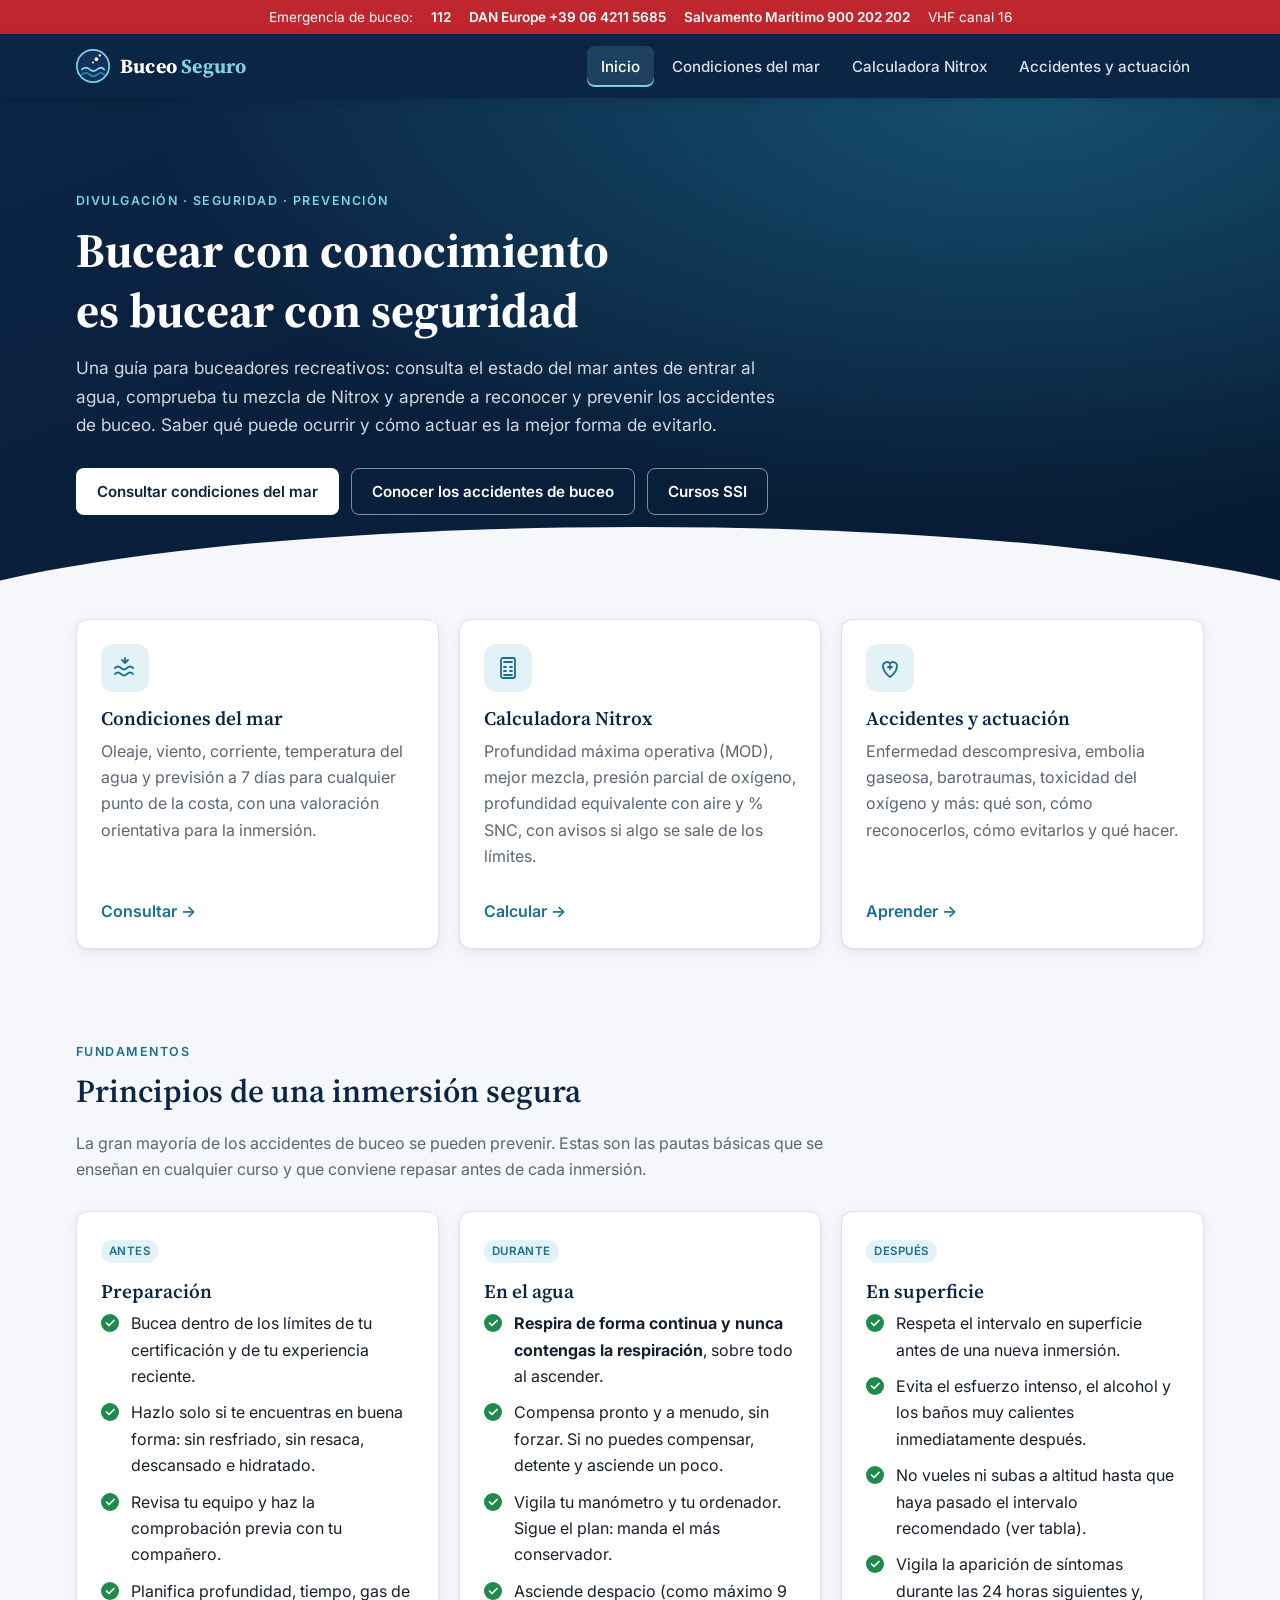
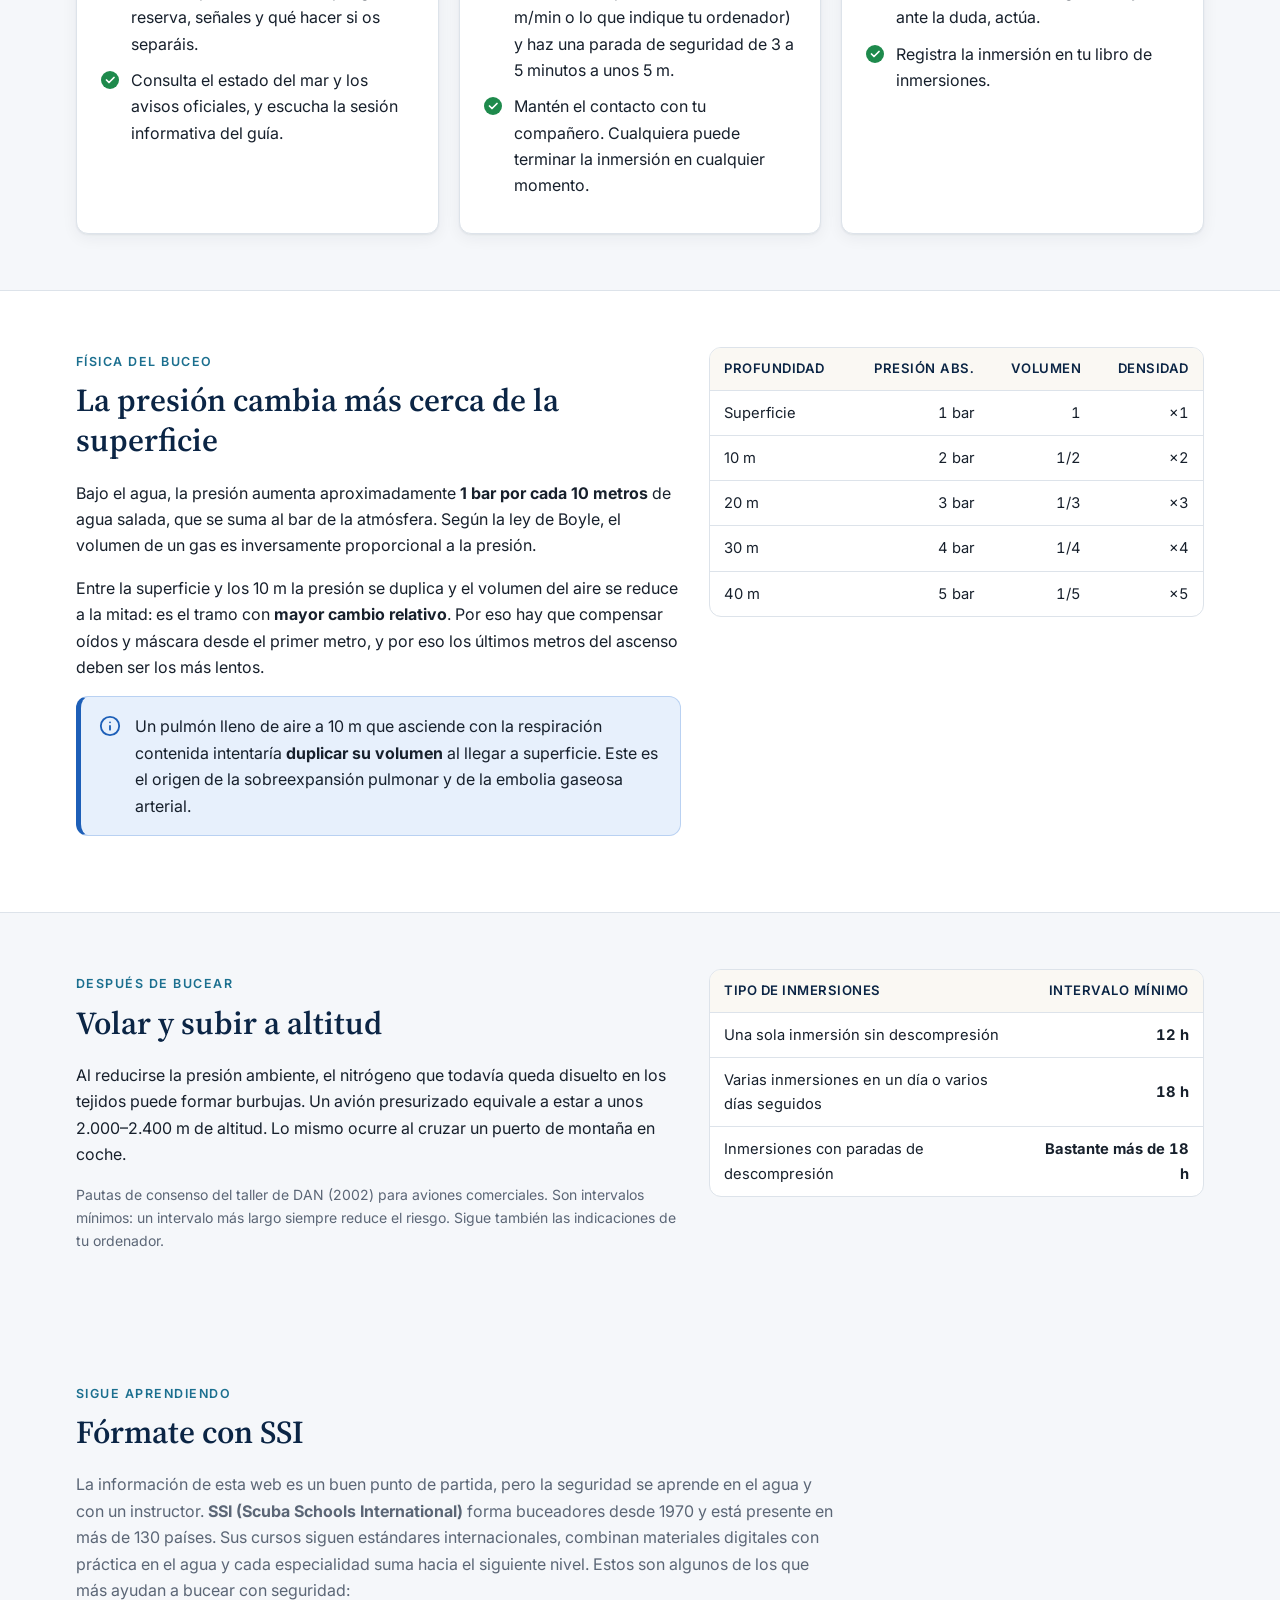
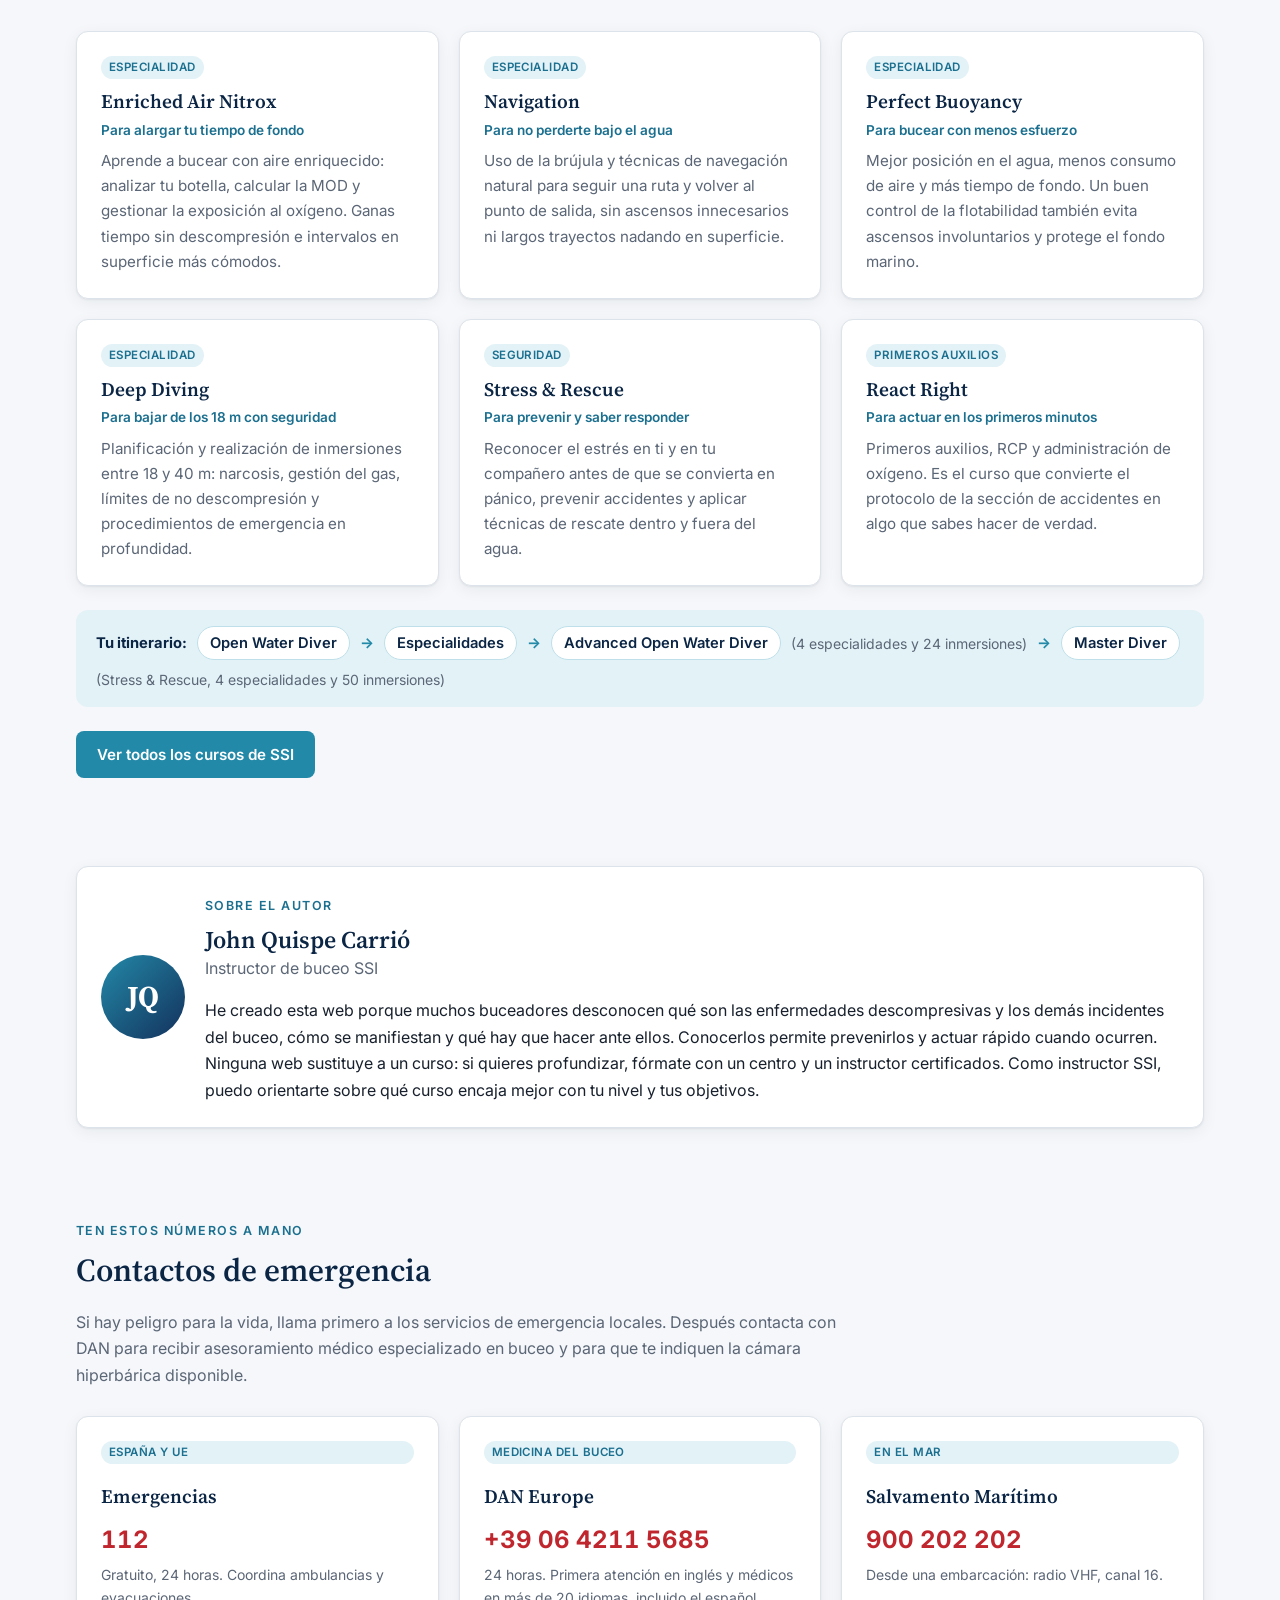
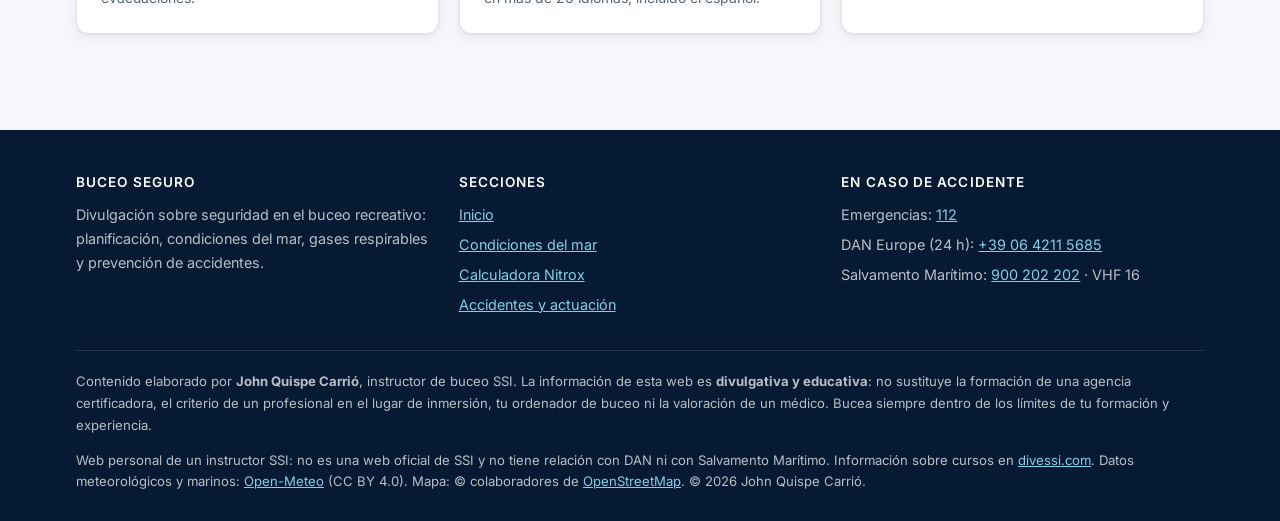
==== commit 52c83a33: "Simplificar la calculadora a solo Nitrox Se eliminan la planificación de gas y el cálculo del SAC: l" ====
--- a/index.html
+++ b/index.html
@@ -4,7 +4,7 @@
     <meta charset="utf-8">
     <meta name="viewport" content="width=device-width, initial-scale=1">
     <title>Buceo Seguro · Aprende, planifica y bucea con seguridad</title>
-    <meta name="description" content="Divulgación sobre seguridad en el buceo recreativo: condiciones del mar, calculadora de Nitrox y gas, accidentes de buceo y cómo actuar.">
+    <meta name="description" content="Divulgación sobre seguridad en el buceo recreativo: condiciones del mar, calculadora de Nitrox, accidentes de buceo y cómo actuar.">
     <link rel="icon" href="assets/img/favicon.svg" type="image/svg+xml">
     <link rel="preconnect" href="https://fonts.googleapis.com">
     <link rel="preconnect" href="https://fonts.gstatic.com" crossorigin>
@@ -18,8 +18,8 @@
         <div class="container">
             <span class="eyebrow">Divulgación · Seguridad · Prevención</span>
             <h1>Bucear con conocimiento<br>es bucear con seguridad</h1>
-            <p>Una guía para buceadores recreativos: consulta el estado del mar antes de entrar al agua, planifica tu
-                gas y tu mezcla, y aprende a reconocer y prevenir los accidentes de buceo. Saber qué puede ocurrir y
+            <p>Una guía para buceadores recreativos: consulta el estado del mar antes de entrar al agua, comprueba
+                tu mezcla de Nitrox y aprende a reconocer y prevenir los accidentes de buceo. Saber qué puede ocurrir y
                 cómo actuar es la mejor forma de evitarlo.</p>
             <div class="hero-actions">
                 <a class="btn btn-light" href="condiciones.html">Consultar condiciones del mar</a>
@@ -41,9 +41,9 @@
                 </a>
                 <a class="card feature-card" href="calculadora.html">
                     <span class="icon"><svg viewBox="0 0 24 24"><rect x="5" y="2" width="14" height="20" rx="2"/><path d="M8 6h8M8 11h2M14 11h2M8 15h2M14 15h2M8 19h8"/></svg></span>
-                    <h3>Calculadora de buceo</h3>
+                    <h3>Calculadora Nitrox</h3>
                     <p class="muted">Profundidad máxima operativa (MOD), mejor mezcla, presión parcial de oxígeno,
-                        profundidad equivalente con aire, % SNC, autonomía y consumo de gas.</p>
+                        profundidad equivalente con aire y % SNC, con avisos si algo se sale de los límites.</p>
                     <span class="more">Calcular →</span>
                 </a>
                 <a class="card feature-card" href="accidentes.html">
--- a/assets/css/styles.css
+++ b/assets/css/styles.css
@@ -316,23 +316,6 @@
 .input-unit span { position: absolute; right: 12px; top: 50%; transform: translateY(-50%); color: var(--muted); font-size: .85rem; pointer-events: none; }
 .input[aria-invalid="true"] { border-color: var(--danger); }
 
-/* ---------- Pestañas ---------- */
-.tabs { display: flex; flex-wrap: wrap; gap: 6px; border-bottom: 1px solid var(--line); margin-bottom: 24px; }
-.tab {
-    padding: 10px 18px;
-    border: none;
-    background: none;
-    font: inherit;
-    font-weight: 600;
-    color: var(--muted);
-    cursor: pointer;
-    border-bottom: 3px solid transparent;
-    margin-bottom: -1px;
-}
-.tab:hover { color: var(--navy-800); }
-.tab[aria-selected="true"] { color: var(--ocean-600); border-bottom-color: var(--ocean-500); }
-.tab-panel[hidden] { display: none; }
-
 /* ---------- Resultados ---------- */
 .results { display: grid; gap: 14px; grid-template-columns: repeat(auto-fit, minmax(min(150px, 100%), 1fr)); }
 .result {
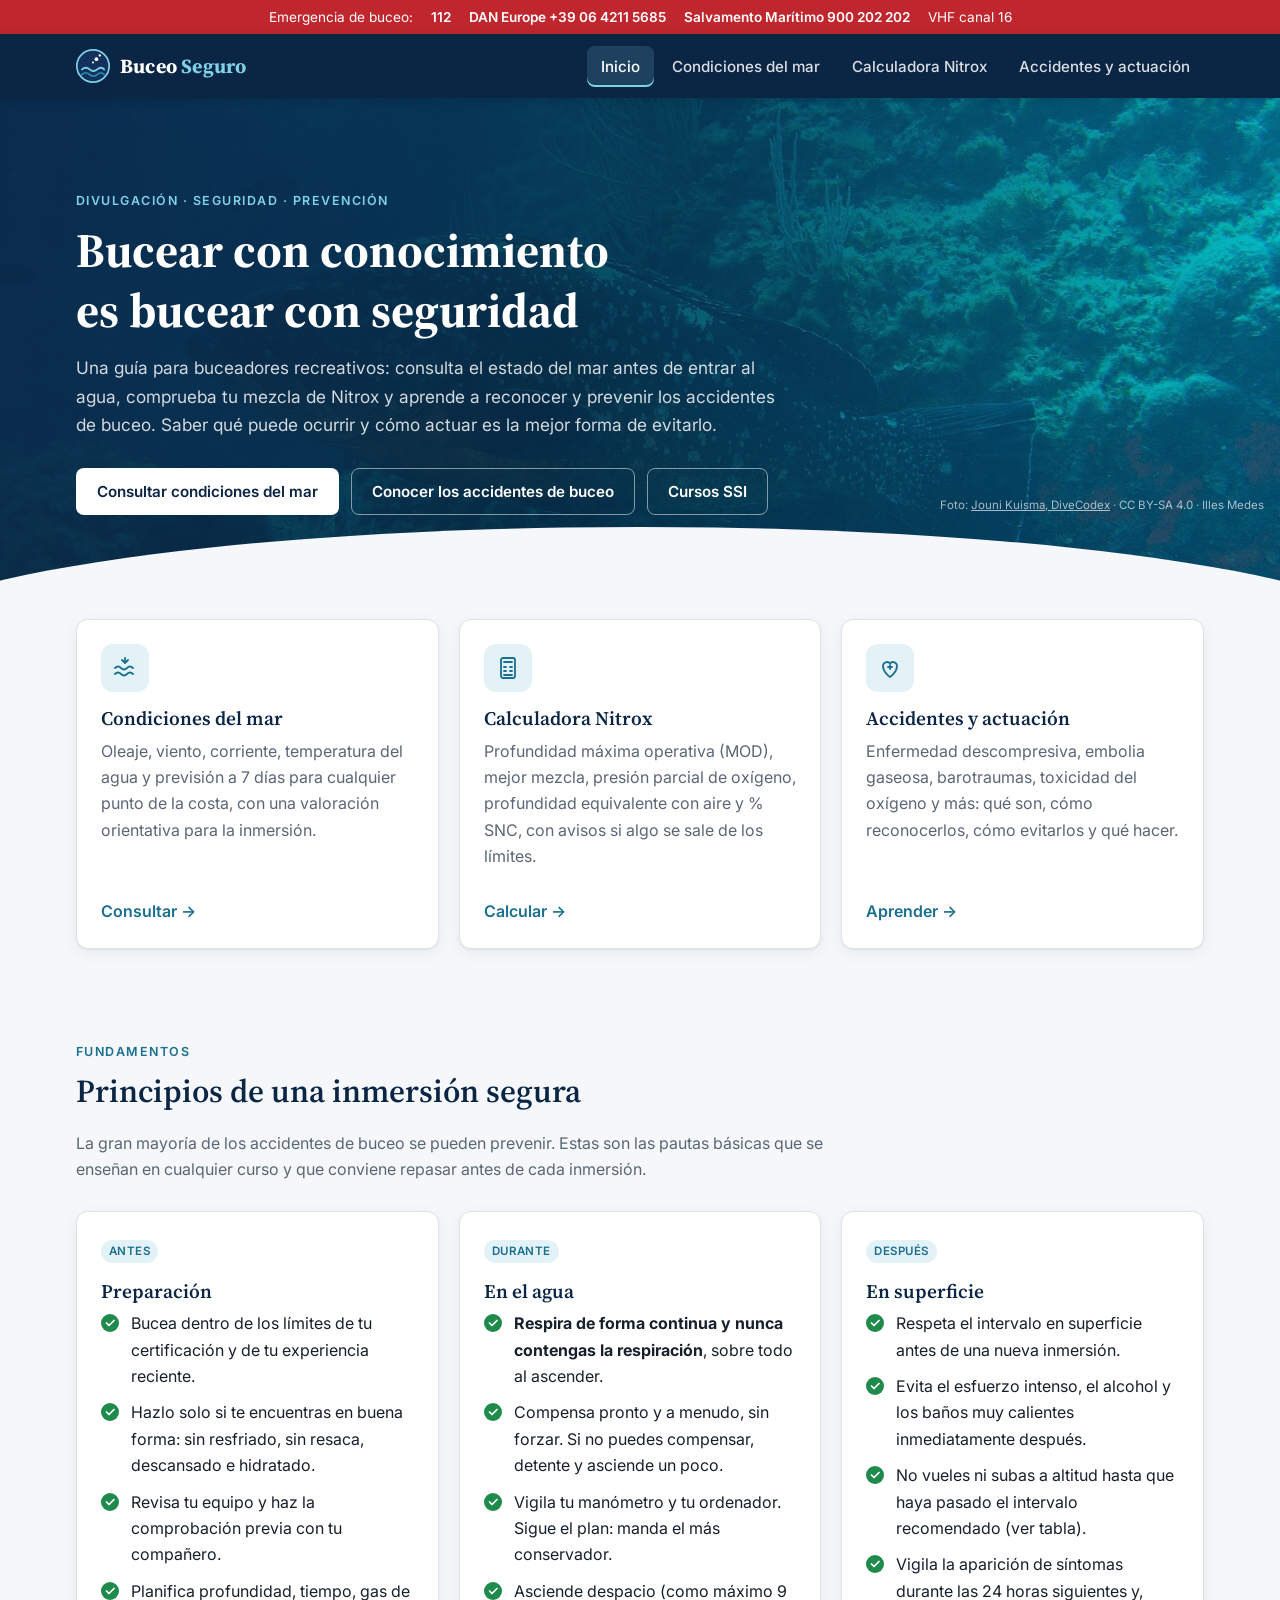
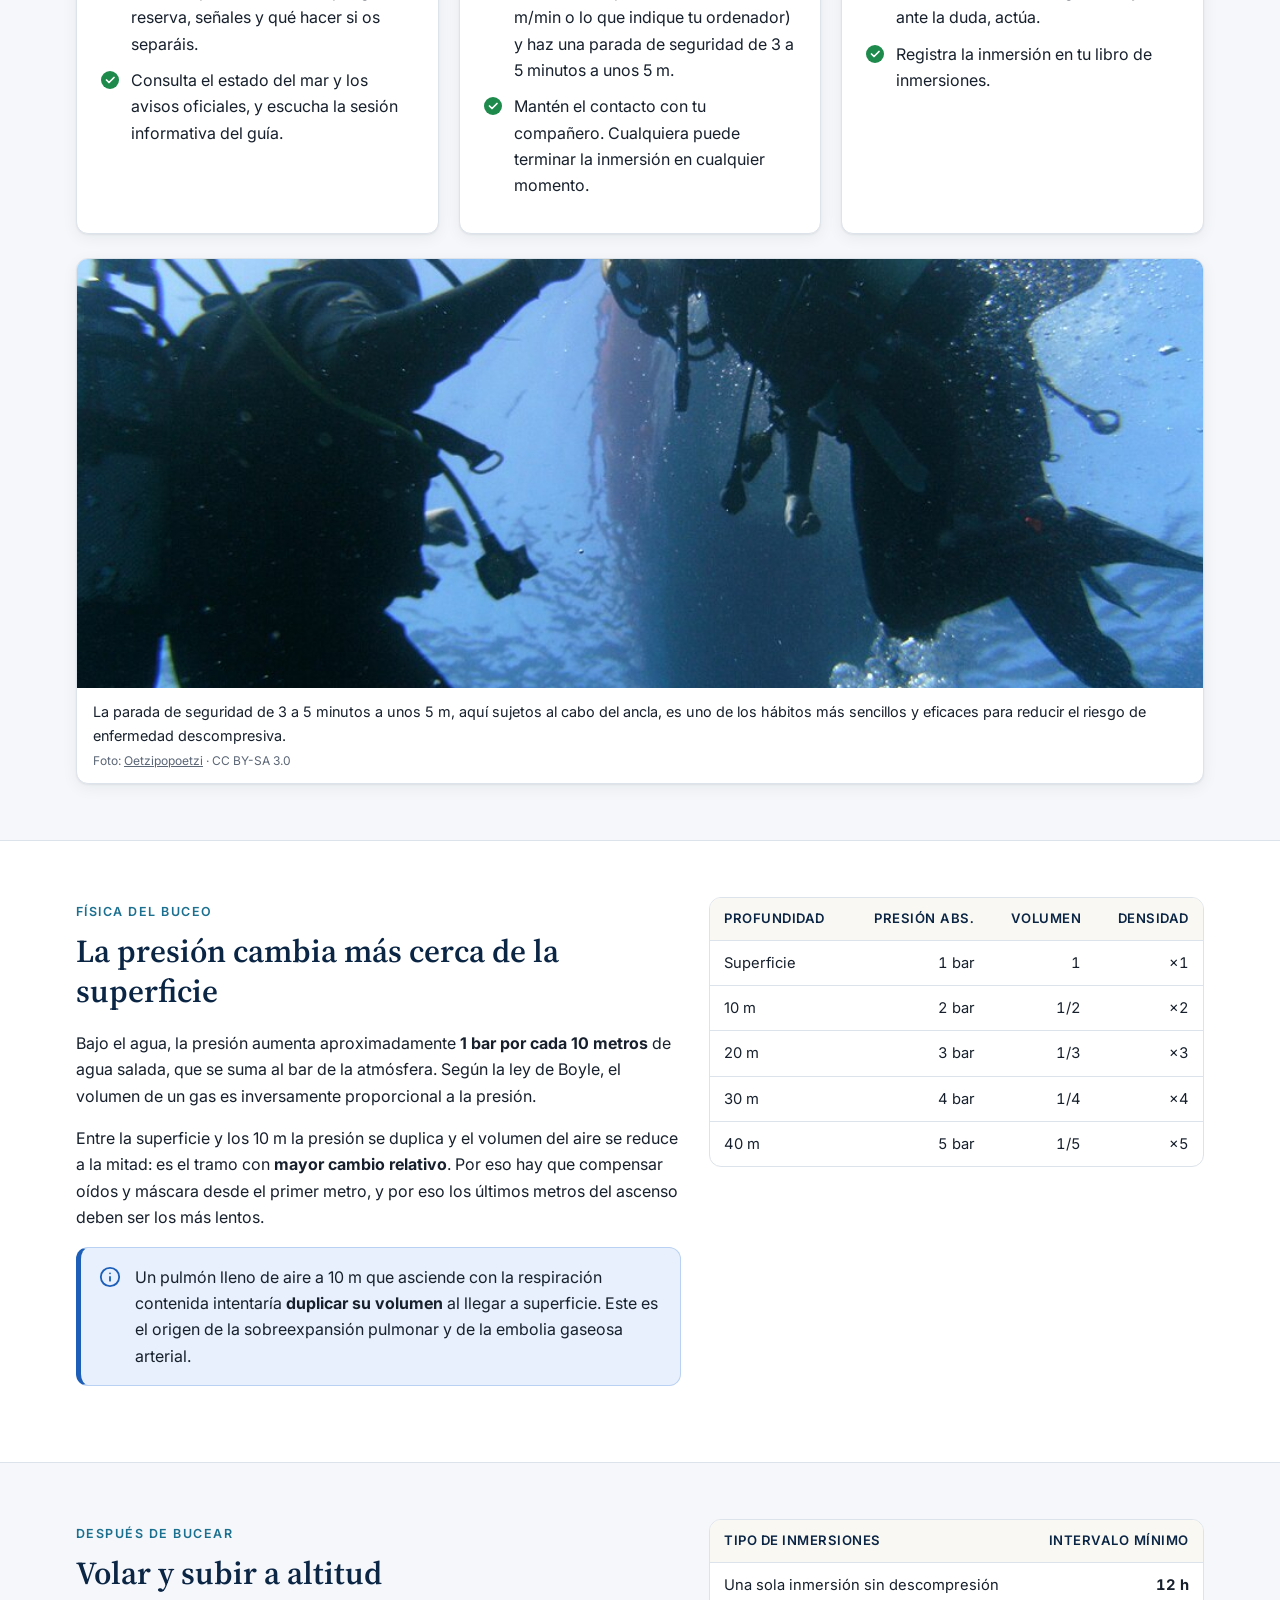
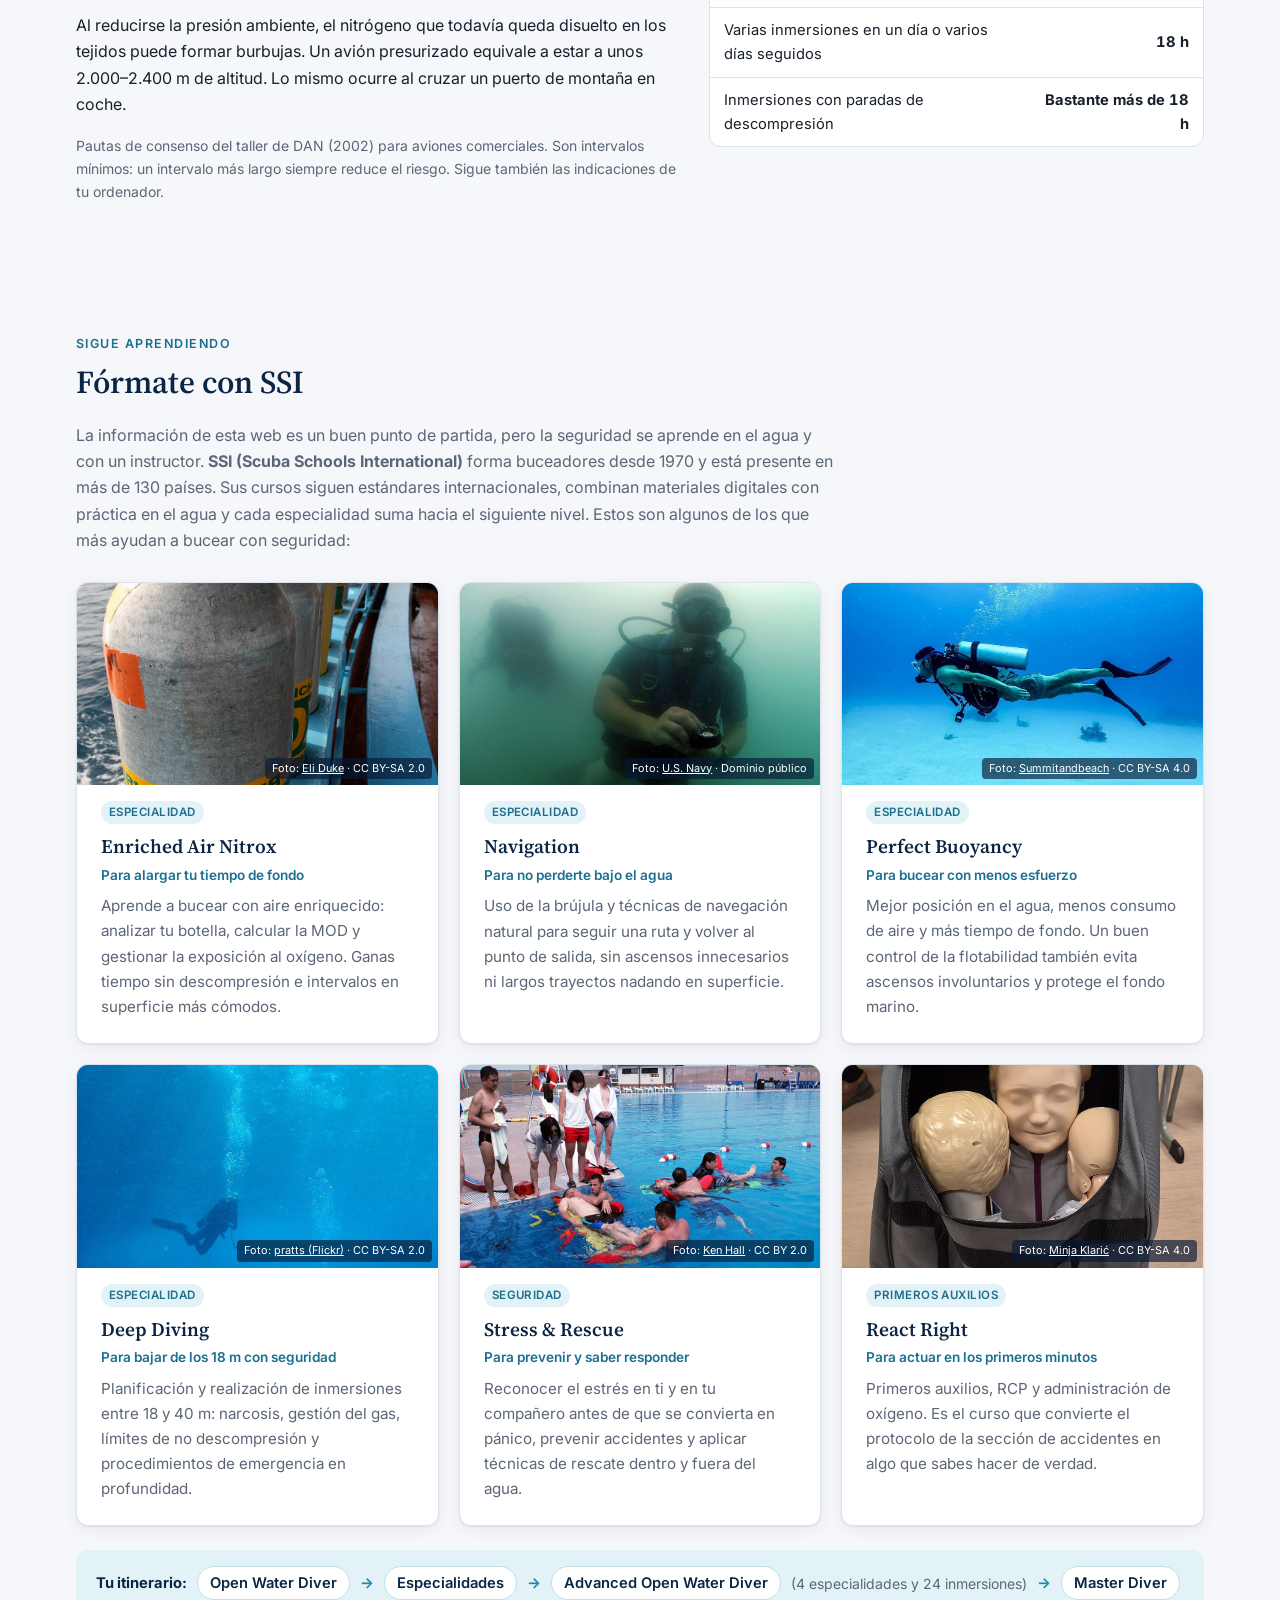
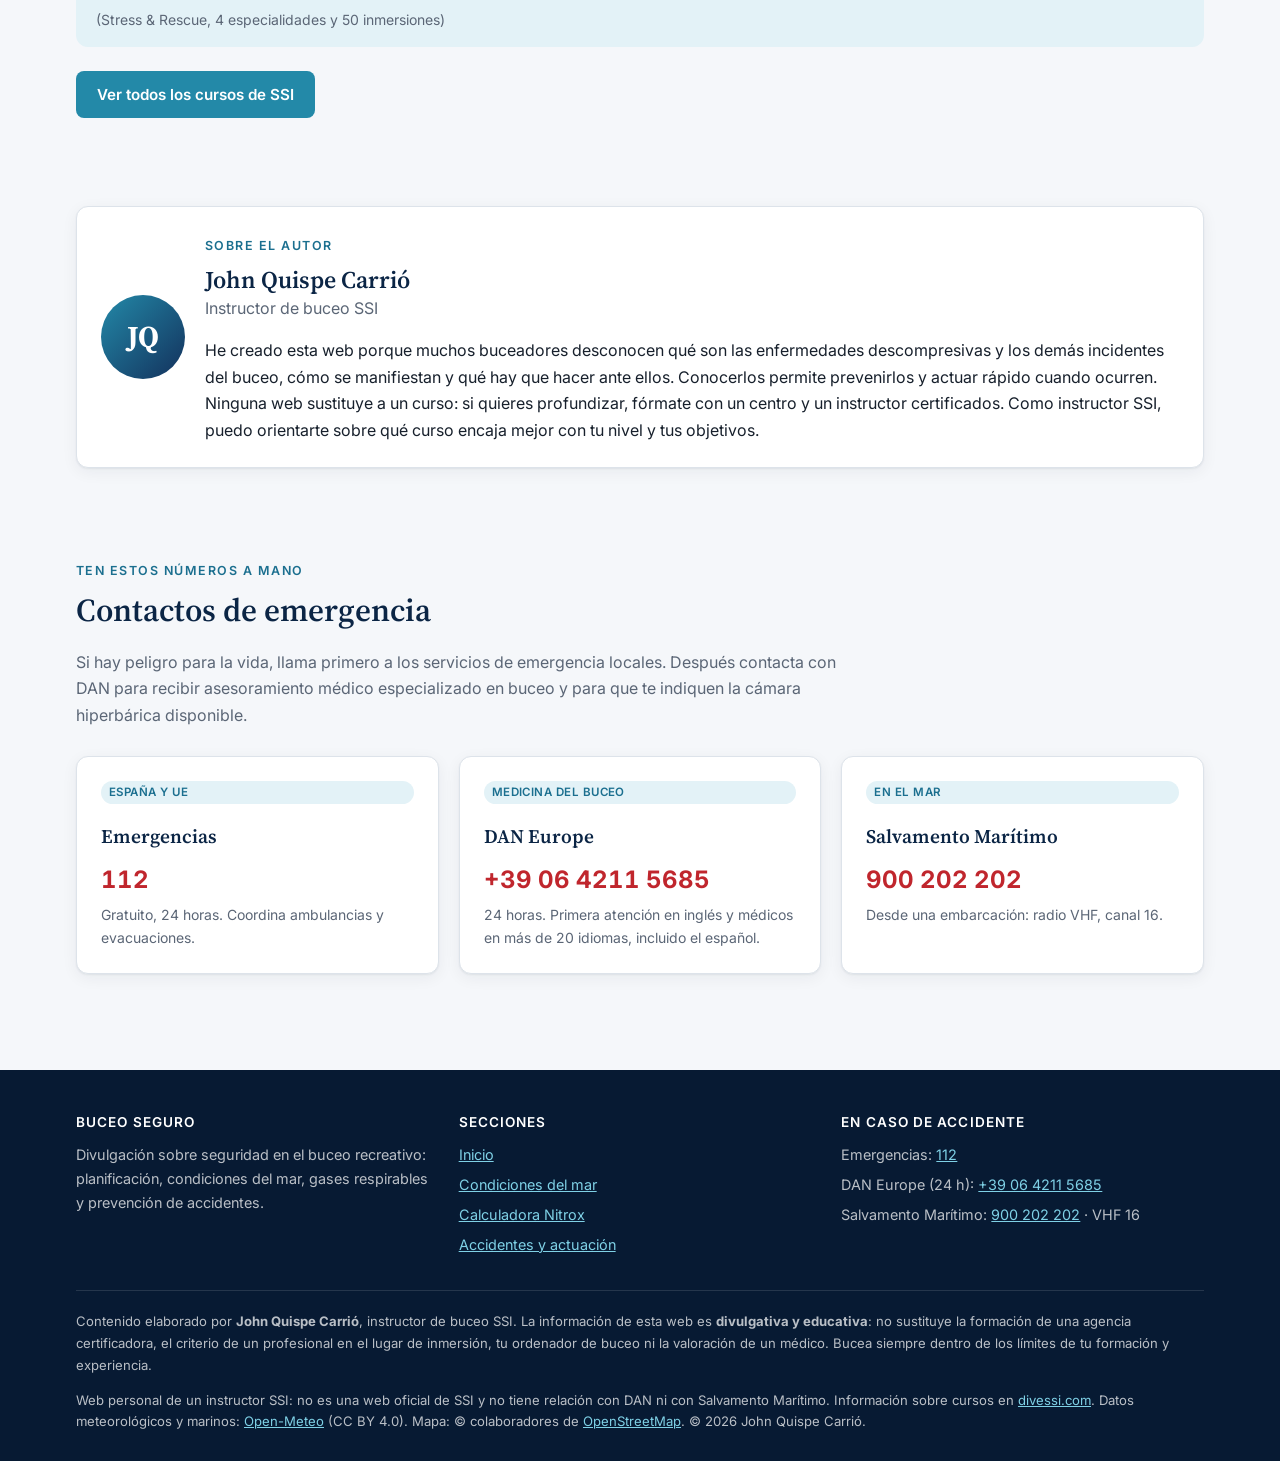
==== commit 69f2d40e: "Añadir fotografías para hacer la web más visual - Fotos de fondo en las cabeceras de las cuatro pági" ====
--- a/index.html
+++ b/index.html
@@ -14,7 +14,9 @@
 <body data-page="inicio">
 
 <main id="main">
-    <section class="page-hero hero-home">
+    <section class="page-hero hero-home has-photo">
+        <img class="hero-bg" src="assets/img/fotos/hero-inicio.jpg" alt="">
+        <span class="hero-credit">Foto: <a href="https://commons.wikimedia.org/wiki/File:Dusky_grouper_(Epinephelus_marginatus),_Tasco_Petit,_Medes_Islands,_Spain.jpg" target="_blank" rel="noopener">Jouni Kuisma, DiveCodex</a> · CC BY-SA 4.0 · Illes Medes</span>
         <div class="container">
             <span class="eyebrow">Divulgación · Seguridad · Prevención</span>
             <h1>Bucear con conocimiento<br>es bucear con seguridad</h1>
@@ -100,6 +102,13 @@
                     </ul>
                 </article>
             </div>
+
+            <figure class="photo wide mt-3">
+                <img src="assets/img/fotos/parada-ancla.jpg" alt="Dos buceadores realizan la parada de seguridad sujetos al cabo del ancla de una embarcación" loading="lazy">
+                <figcaption>La parada de seguridad de 3 a 5 minutos a unos 5 m, aquí sujetos al cabo del ancla, es uno de los
+                    hábitos más sencillos y eficaces para reducir el riesgo de enfermedad descompresiva.
+                    <span class="photo-credit">Foto: <a href="https://commons.wikimedia.org/wiki/File:Sicherheitsstop_an_der_Ankerkette.jpg" target="_blank" rel="noopener">Oetzipopoetzi</a> · CC BY-SA 3.0</span></figcaption>
+            </figure>
         </div>
     </section>
 
@@ -178,6 +187,10 @@
 
             <div class="grid grid-courses">
                 <article class="card course-card">
+                    <div class="course-media media">
+                        <img src="assets/img/fotos/curso-nitrox.jpg" alt="Botellas de buceo con la etiqueta amarilla y verde de Enriched Air Nitrox en una embarcación" loading="lazy">
+                        <span class="media-credit">Foto: <a href="https://commons.wikimedia.org/wiki/File:Nitrox_cylinders_on_a_dive_boat,_Koh_Tao,_Thailand.jpg" target="_blank" rel="noopener">Eli Duke</a> · CC BY-SA 2.0</span>
+                    </div>
                     <span class="tag">Especialidad</span>
                     <h3>Enriched Air Nitrox</h3>
                     <p class="course-for">Para alargar tu tiempo de fondo</p>
@@ -185,6 +198,10 @@
                         al oxígeno. Ganas tiempo sin descompresión e intervalos en superficie más cómodos.</p>
                 </article>
                 <article class="card course-card">
+                    <div class="course-media media">
+                        <img src="assets/img/fotos/curso-navigation.jpg" alt="Buceador consultando su brújula bajo el agua" loading="lazy">
+                        <span class="media-credit">Foto: <a href="https://commons.wikimedia.org/wiki/File:US_Navy_110722-N-XD935-247_Navy_Diver_2nd_Class_Justin_McMillen_checks_his_underwater_compass_as_he_makes_his_way_to_a_designated_area_during_joint.jpg" target="_blank" rel="noopener">U.S. Navy</a> · Dominio público</span>
+                    </div>
                     <span class="tag">Especialidad</span>
                     <h3>Navigation</h3>
                     <p class="course-for">Para no perderte bajo el agua</p>
@@ -192,6 +209,10 @@
                         sin ascensos innecesarios ni largos trayectos nadando en superficie.</p>
                 </article>
                 <article class="card course-card">
+                    <div class="course-media media">
+                        <img src="assets/img/fotos/curso-buoyancy.jpg" alt="Buceador en posición horizontal y flotabilidad neutra sobre un fondo de arena" loading="lazy">
+                        <span class="media-credit">Foto: <a href="https://commons.wikimedia.org/wiki/File:Discover_Scuba_Diving_--_St._Croix,_US_Virgin_Islands.jpg" target="_blank" rel="noopener">Summitandbeach</a> · CC BY-SA 4.0</span>
+                    </div>
                     <span class="tag">Especialidad</span>
                     <h3>Perfect Buoyancy</h3>
                     <p class="course-for">Para bucear con menos esfuerzo</p>
@@ -199,6 +220,10 @@
                         flotabilidad también evita ascensos involuntarios y protege el fondo marino.</p>
                 </article>
                 <article class="card course-card">
+                    <div class="course-media media">
+                        <img src="assets/img/fotos/curso-deep.jpg" alt="Dos buceadores en aguas azules profundas, con las burbujas subiendo hacia la superficie" loading="lazy">
+                        <span class="media-credit">Foto: <a href="https://commons.wikimedia.org/wiki/File:Diving_safety_stop.jpg" target="_blank" rel="noopener">pratts (Flickr)</a> · CC BY-SA 2.0</span>
+                    </div>
                     <span class="tag">Especialidad</span>
                     <h3>Deep Diving</h3>
                     <p class="course-for">Para bajar de los 18 m con seguridad</p>
@@ -206,6 +231,10 @@
                         no descompresión y procedimientos de emergencia en profundidad.</p>
                 </article>
                 <article class="card course-card">
+                    <div class="course-media media">
+                        <img src="assets/img/fotos/curso-rescue.jpg" alt="Prácticas de rescate acuático: rescatadores remolcan a una víctima simulada en una piscina" loading="lazy">
+                        <span class="media-credit">Foto: <a href="https://commons.wikimedia.org/wiki/File:Medium_size_rescue_swimming.jpg" target="_blank" rel="noopener">Ken Hall</a> · CC BY 2.0</span>
+                    </div>
                     <span class="tag">Seguridad</span>
                     <h3>Stress &amp; Rescue</h3>
                     <p class="course-for">Para prevenir y saber responder</p>
@@ -213,6 +242,10 @@
                         y aplicar técnicas de rescate dentro y fuera del agua.</p>
                 </article>
                 <article class="card course-card">
+                    <div class="course-media media">
+                        <img src="assets/img/fotos/curso-react.jpg" alt="Maniquíes de entrenamiento de reanimación cardiopulmonar en su bolsa de transporte" loading="lazy">
+                        <span class="media-credit">Foto: <a href="https://commons.wikimedia.org/wiki/File:Laerdal_Little_Family_QCPR_training_manikins_in_carrying_bag,_Bosnia_and_Herzegovina_(2026)-bs.jpg" target="_blank" rel="noopener">Minja Klarić</a> · CC BY-SA 4.0</span>
+                    </div>
                     <span class="tag">Primeros auxilios</span>
                     <h3>React Right</h3>
                     <p class="course-for">Para actuar en los primeros minutos</p>
--- a/assets/css/styles.css
+++ b/assets/css/styles.css
@@ -458,9 +458,60 @@
 .contact-card .number { font-size: 1.5rem; font-weight: 700; color: var(--danger); font-variant-numeric: tabular-nums; text-decoration: none; }
 .contact-card .number:hover { text-decoration: underline; color: var(--danger); }
 
+/* ---------- Fotografías ---------- */
+.page-hero.has-photo { position: relative; isolation: isolate; overflow: hidden; }
+.hero-bg { position: absolute; inset: 0; width: 100%; height: 100%; object-fit: cover; z-index: -2; }
+.page-hero.has-photo::before {
+    content: '';
+    position: absolute;
+    inset: 0;
+    z-index: -1;
+    background: linear-gradient(100deg, rgba(11, 37, 69, .94) 0%, rgba(7, 26, 51, .78) 45%, rgba(7, 26, 51, .25) 100%);
+}
+.hero-credit {
+    position: absolute;
+    right: 16px;
+    bottom: 10px;
+    z-index: 1;
+    font-size: .72rem;
+    color: rgba(255, 255, 255, .65);
+}
+.hero-home .hero-credit { bottom: 72px; }
+.hero-credit a { color: inherit; }
+
+.photo {
+    margin: 0;
+    background: var(--surface);
+    border: 1px solid var(--line);
+    border-radius: var(--radius);
+    overflow: hidden;
+    box-shadow: var(--shadow);
+}
+.photo img { display: block; width: 100%; aspect-ratio: 4 / 3; object-fit: cover; }
+.photo.wide img { aspect-ratio: 21 / 8; }
+.photo figcaption { padding: 12px 16px; font-size: .9rem; }
+.photo-credit { display: block; margin-top: 4px; font-size: .75rem; color: var(--muted); }
+.photo-credit a { color: inherit; }
+@media (max-width: 640px) { .photo.wide img { aspect-ratio: 16 / 9; } }
+
+.media { position: relative; }
+.media-credit {
+    position: absolute;
+    right: 6px;
+    bottom: 6px;
+    padding: 2px 7px;
+    border-radius: 4px;
+    background: rgba(7, 26, 51, .65);
+    color: #fff;
+    font-size: .68rem;
+}
+.media-credit a { color: inherit; }
+
 /* ---------- Formación SSI ---------- */
+.course-media { margin: -24px -24px 16px; }
+.course-media img { display: block; width: 100%; aspect-ratio: 16 / 9; object-fit: cover; }
 .grid-courses { grid-template-columns: repeat(auto-fit, minmax(min(320px, 100%), 1fr)); }
-.course-card { display: flex; flex-direction: column; }
+.course-card { display: flex; flex-direction: column; overflow: hidden; }
 .course-card .tag { align-self: flex-start; }
 .course-card h3 { margin: 10px 0 .3em; }
 .course-card .course-for { font-size: .85rem; color: var(--ocean-600); font-weight: 600; margin-bottom: .5em; }
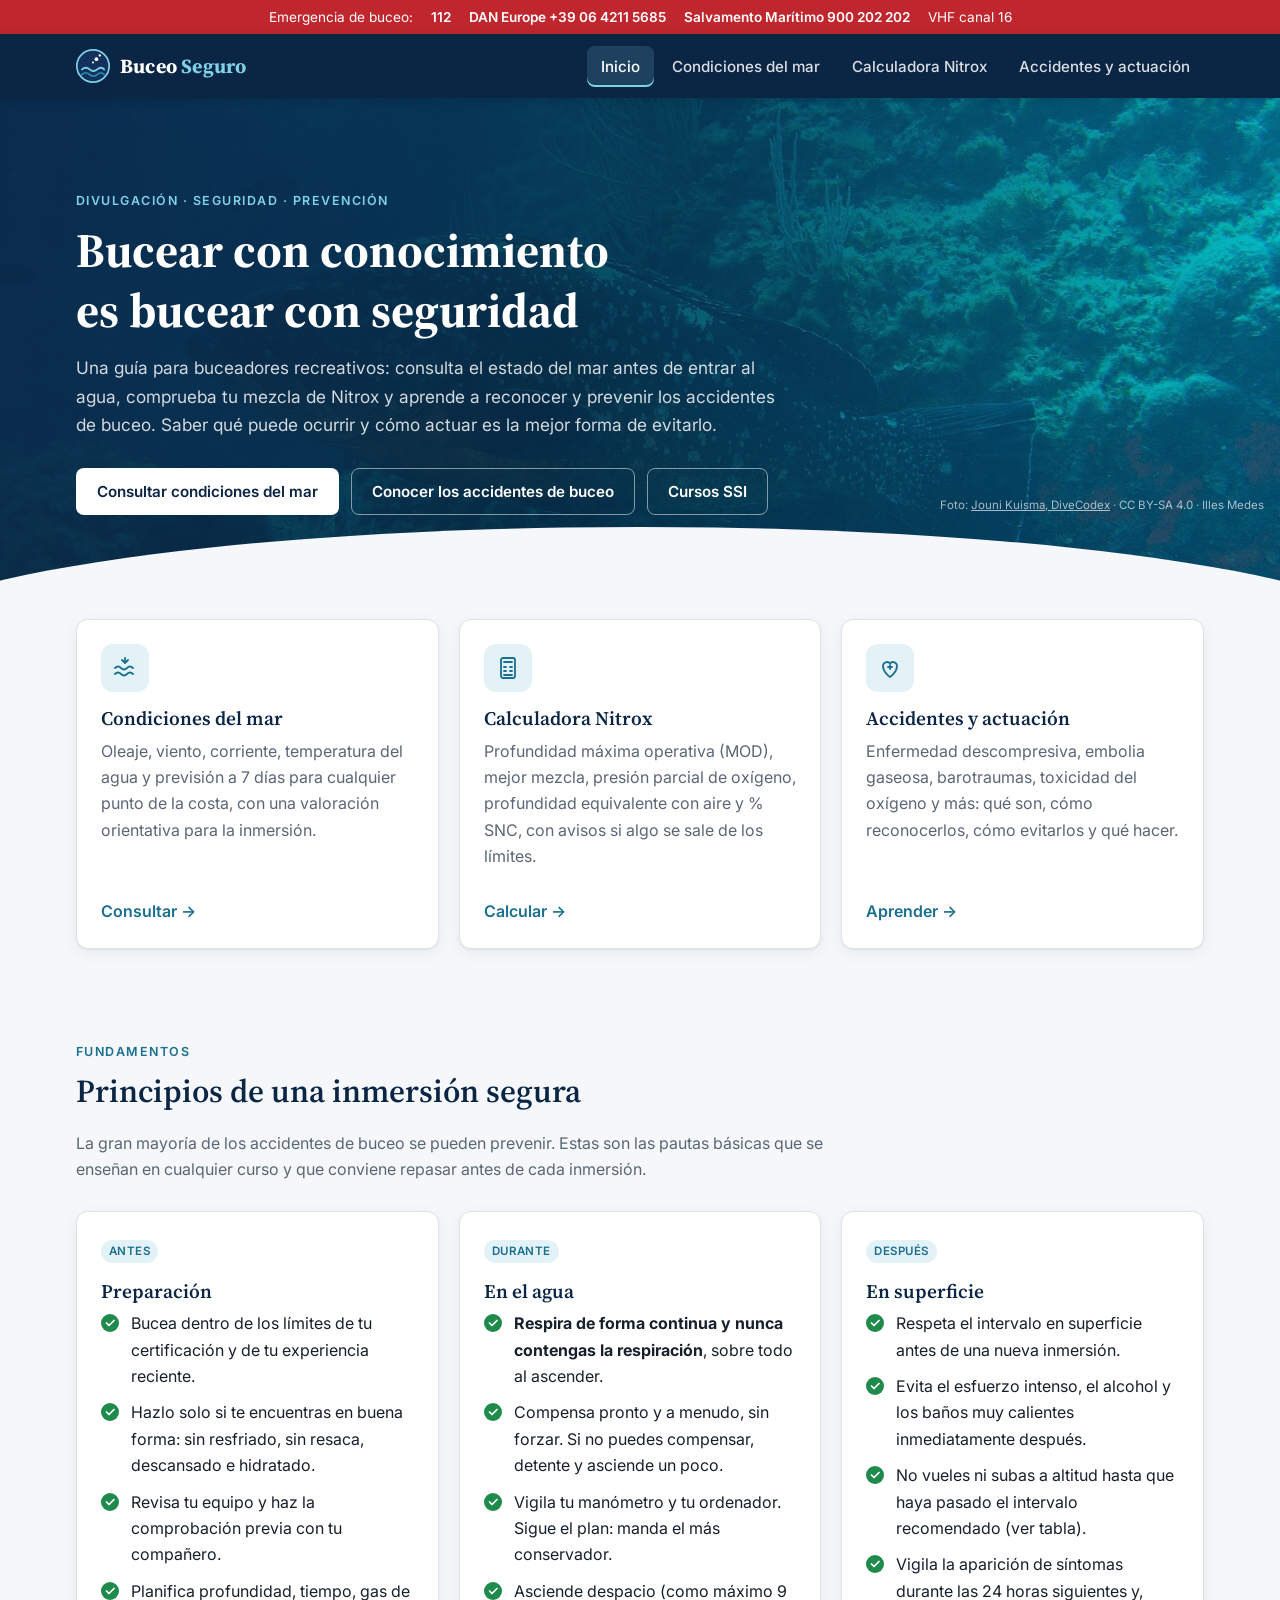
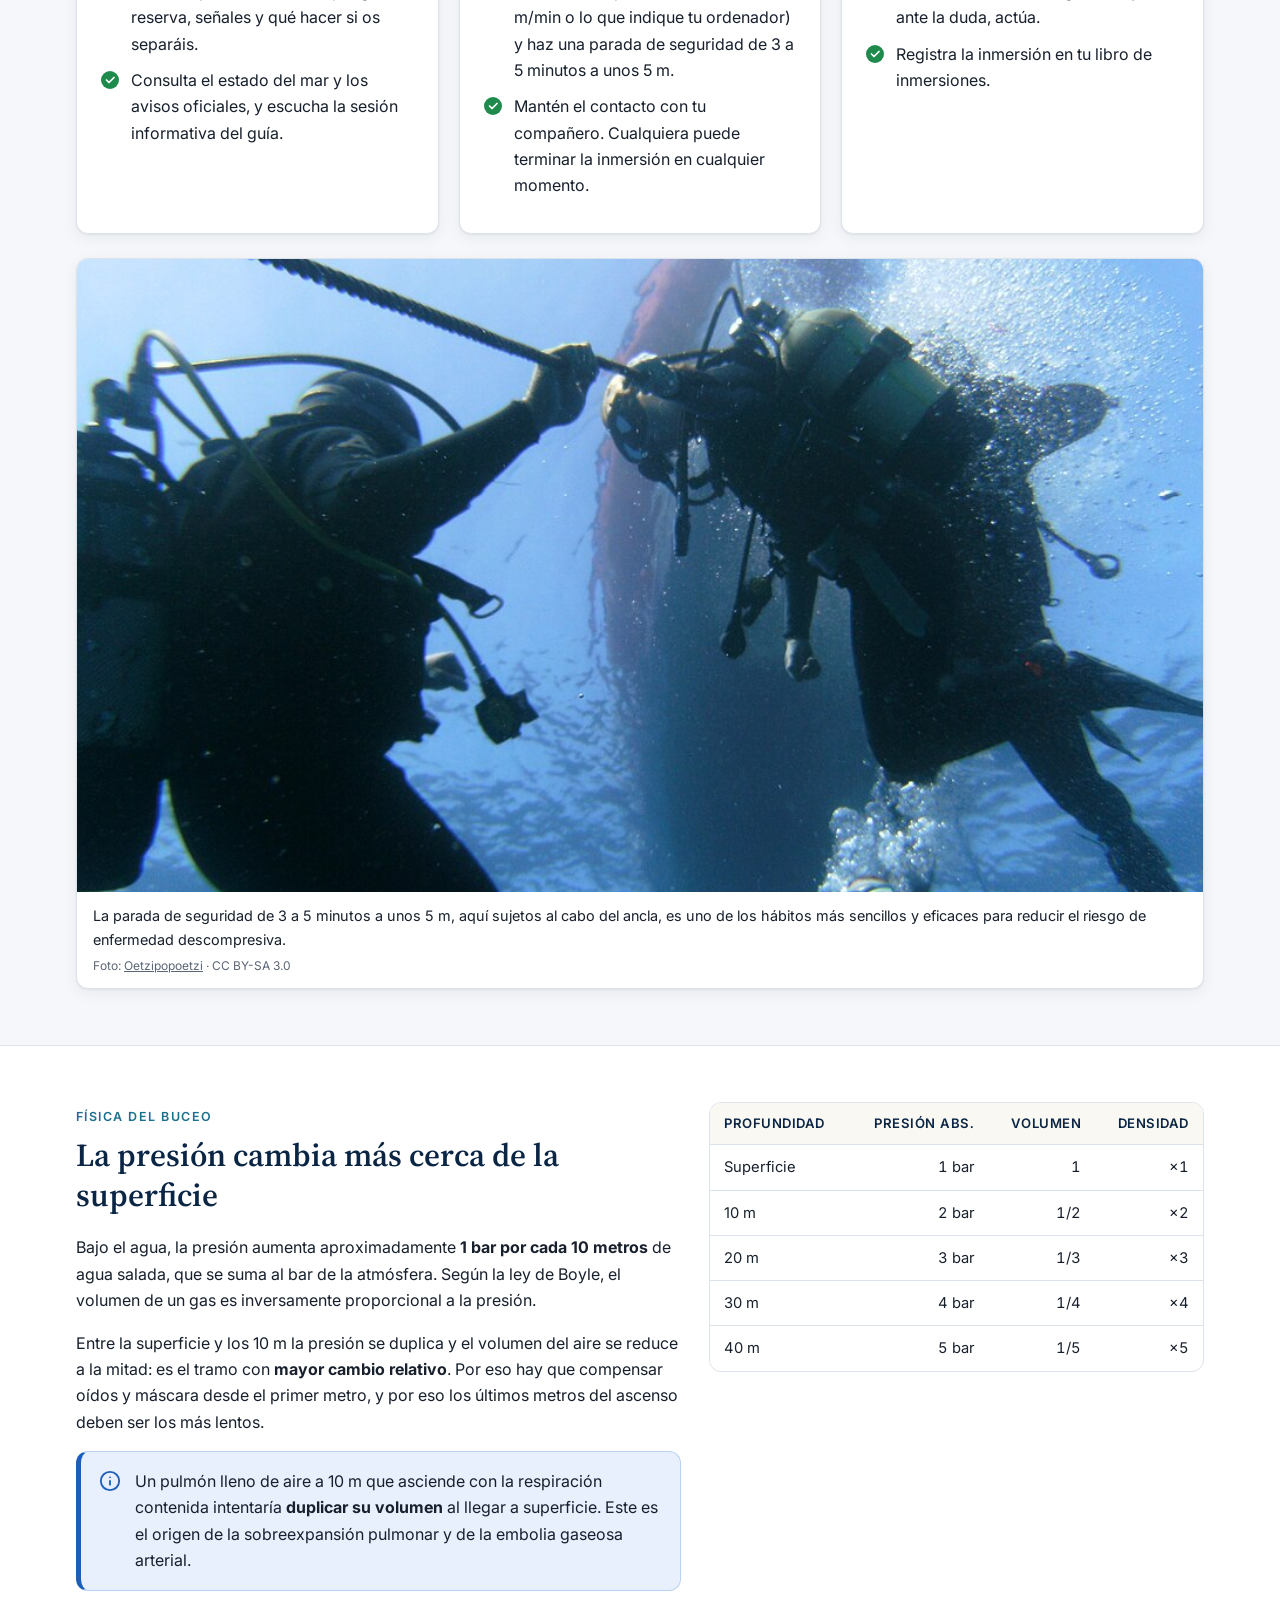
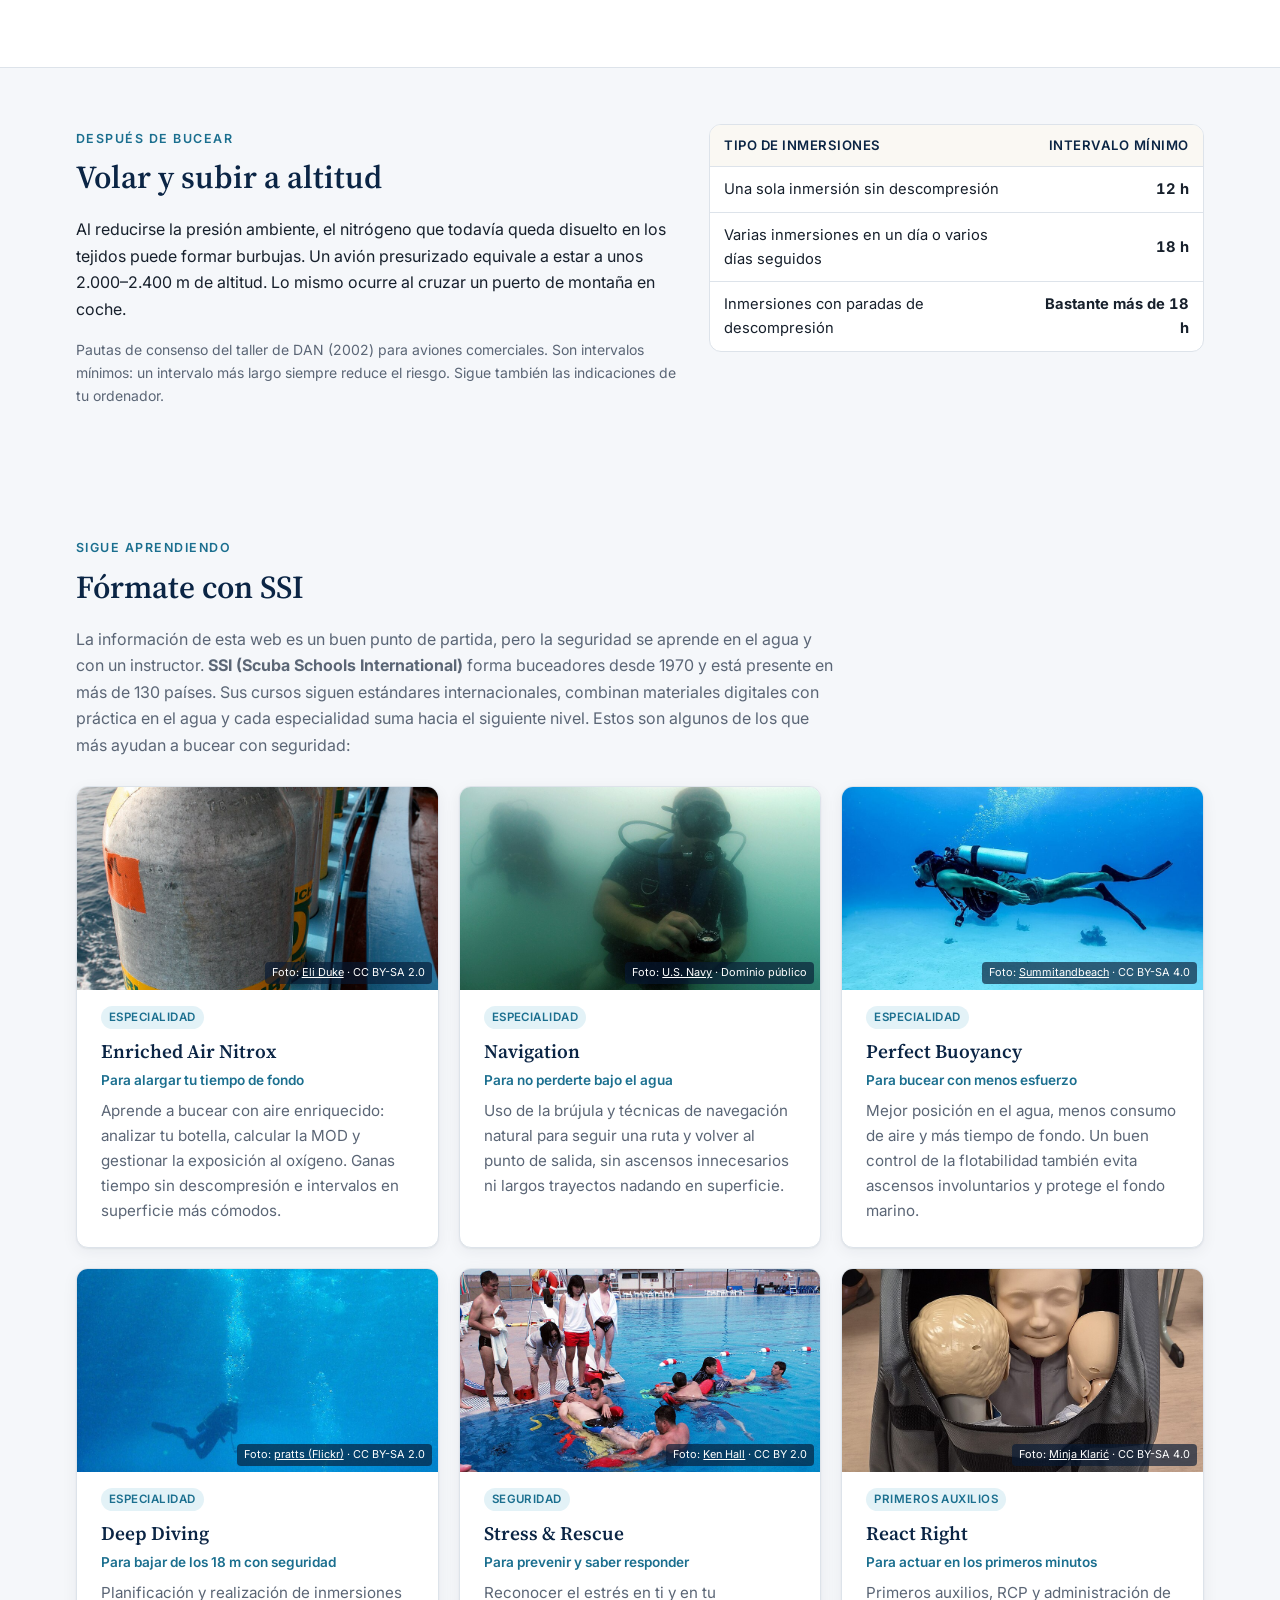
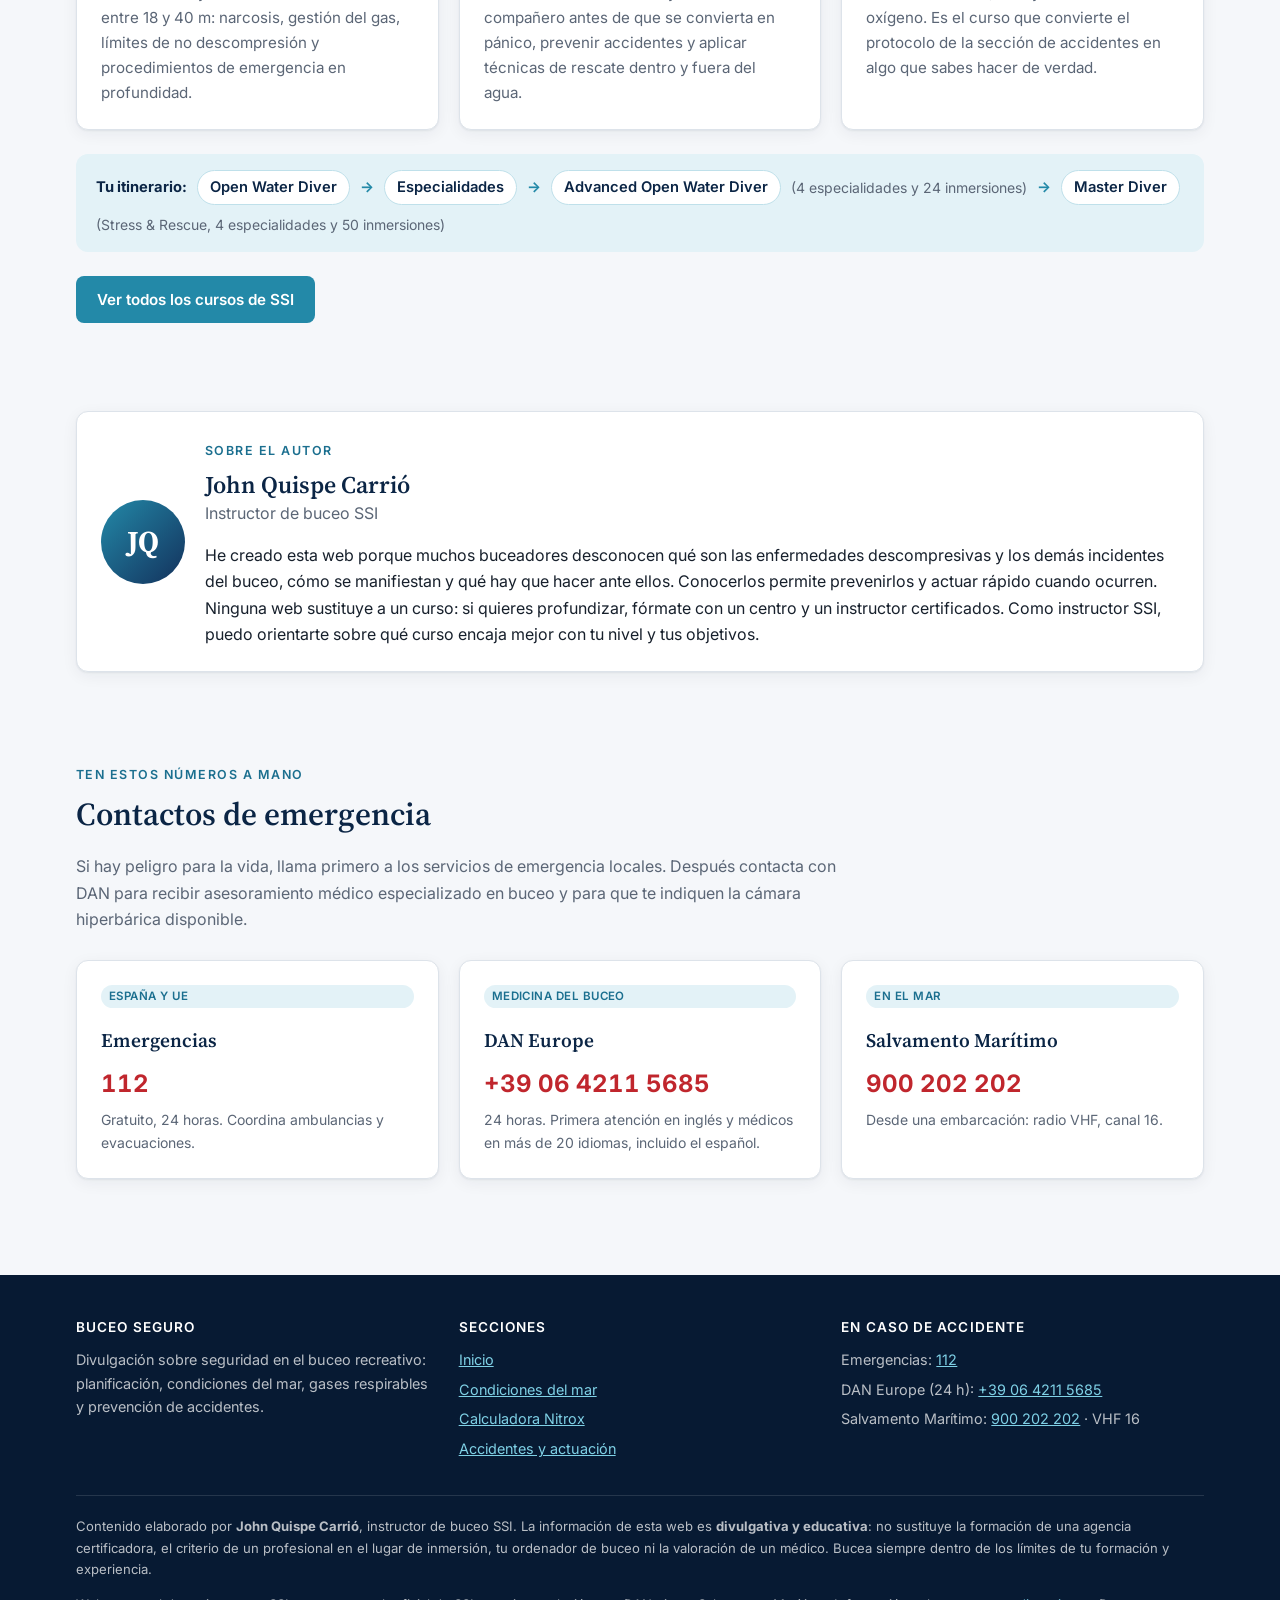
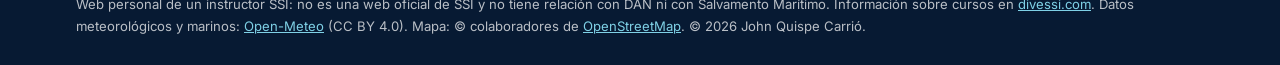
==== commit 7bbee82a: "Mostrar el cabo del ancla en la foto de la parada de seguridad Co-Authored-By: Claude Opus 5.5 <nore" ====
--- a/index.html
+++ b/index.html
@@ -103,7 +103,7 @@
                 </article>
             </div>
 
-            <figure class="photo wide mt-3">
+            <figure class="photo wide photo-anchor mt-3">
                 <img src="assets/img/fotos/parada-ancla.jpg" alt="Dos buceadores realizan la parada de seguridad sujetos al cabo del ancla de una embarcación" loading="lazy">
                 <figcaption>La parada de seguridad de 3 a 5 minutos a unos 5 m, aquí sujetos al cabo del ancla, es uno de los
                     hábitos más sencillos y eficaces para reducir el riesgo de enfermedad descompresiva.
--- a/assets/css/styles.css
+++ b/assets/css/styles.css
@@ -493,6 +493,7 @@
 .photo-credit { display: block; margin-top: 4px; font-size: .75rem; color: var(--muted); }
 .photo-credit a { color: inherit; }
 @media (max-width: 640px) { .photo.wide img { aspect-ratio: 16 / 9; } }
+.photo.photo-anchor img { aspect-ratio: 16 / 9; object-position: center 30%; } /* que se vea el cabo del ancla */
 
 .media { position: relative; }
 .media-credit {
